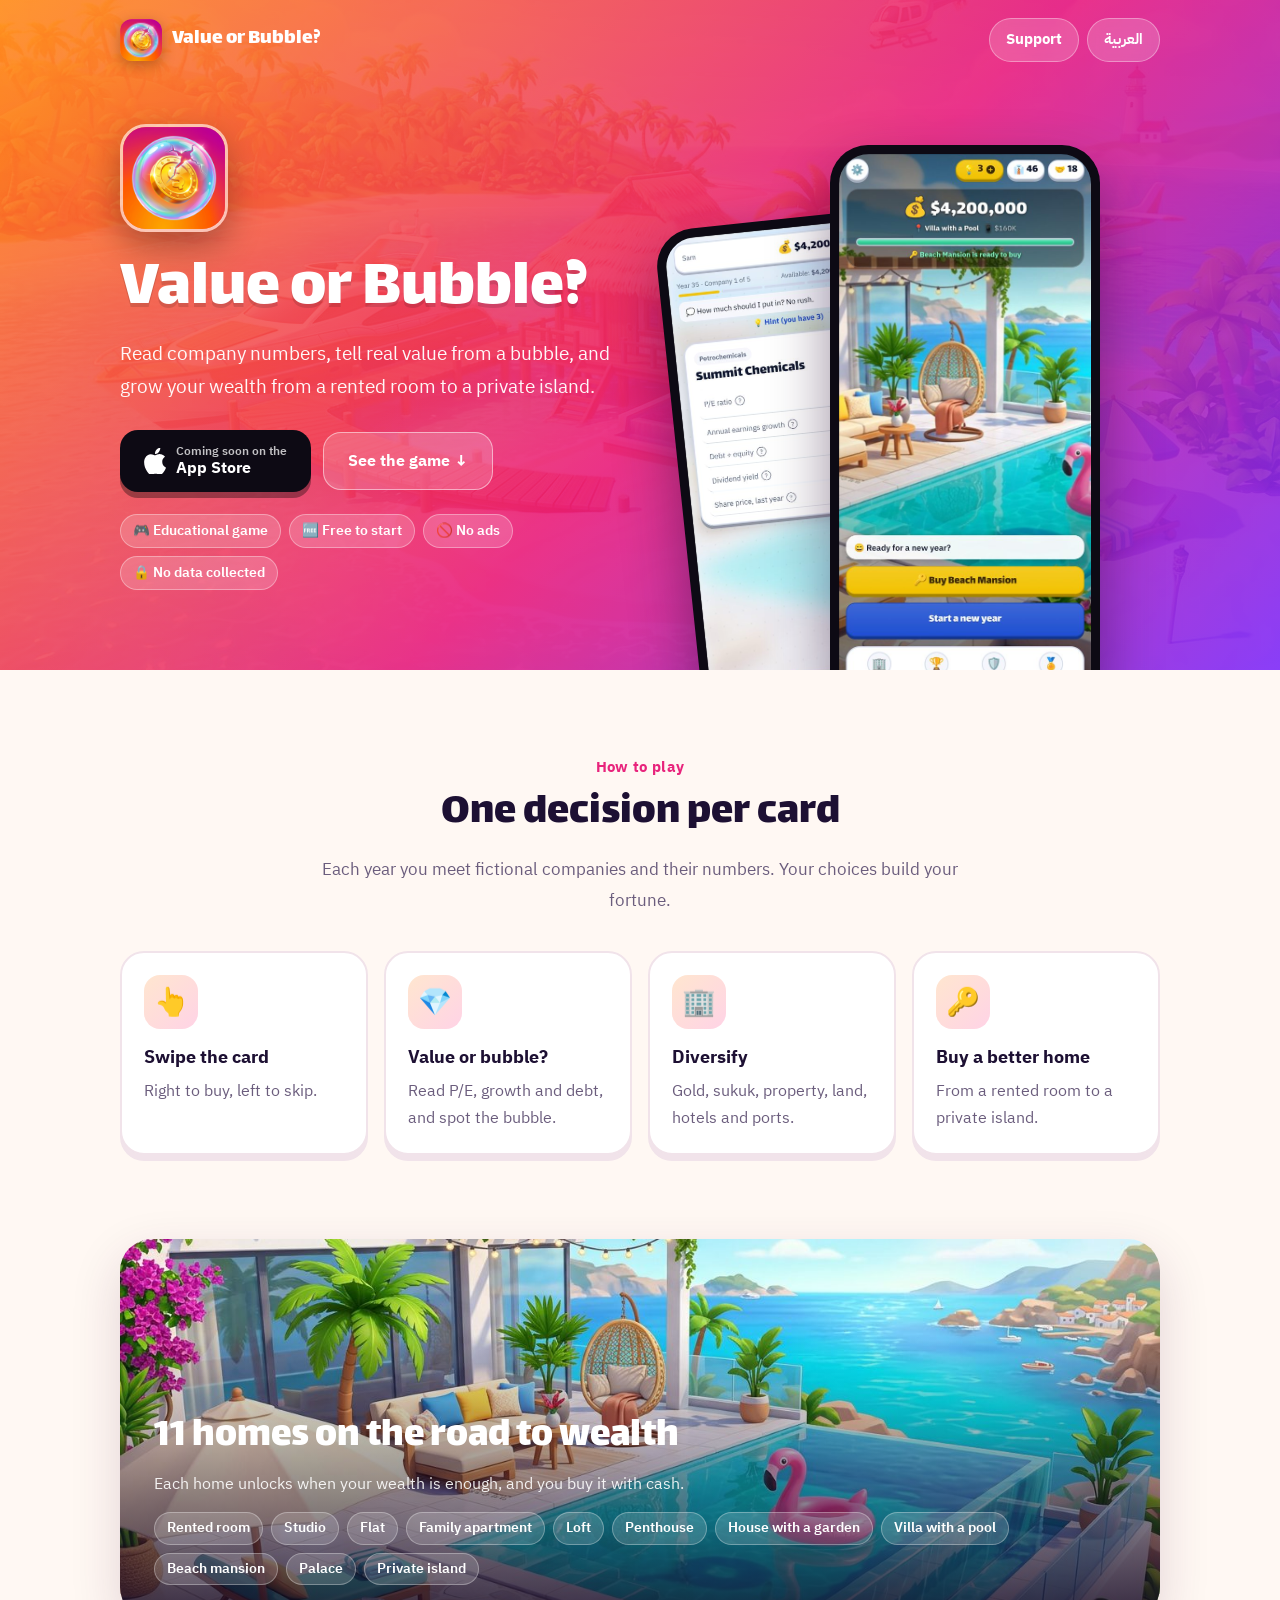
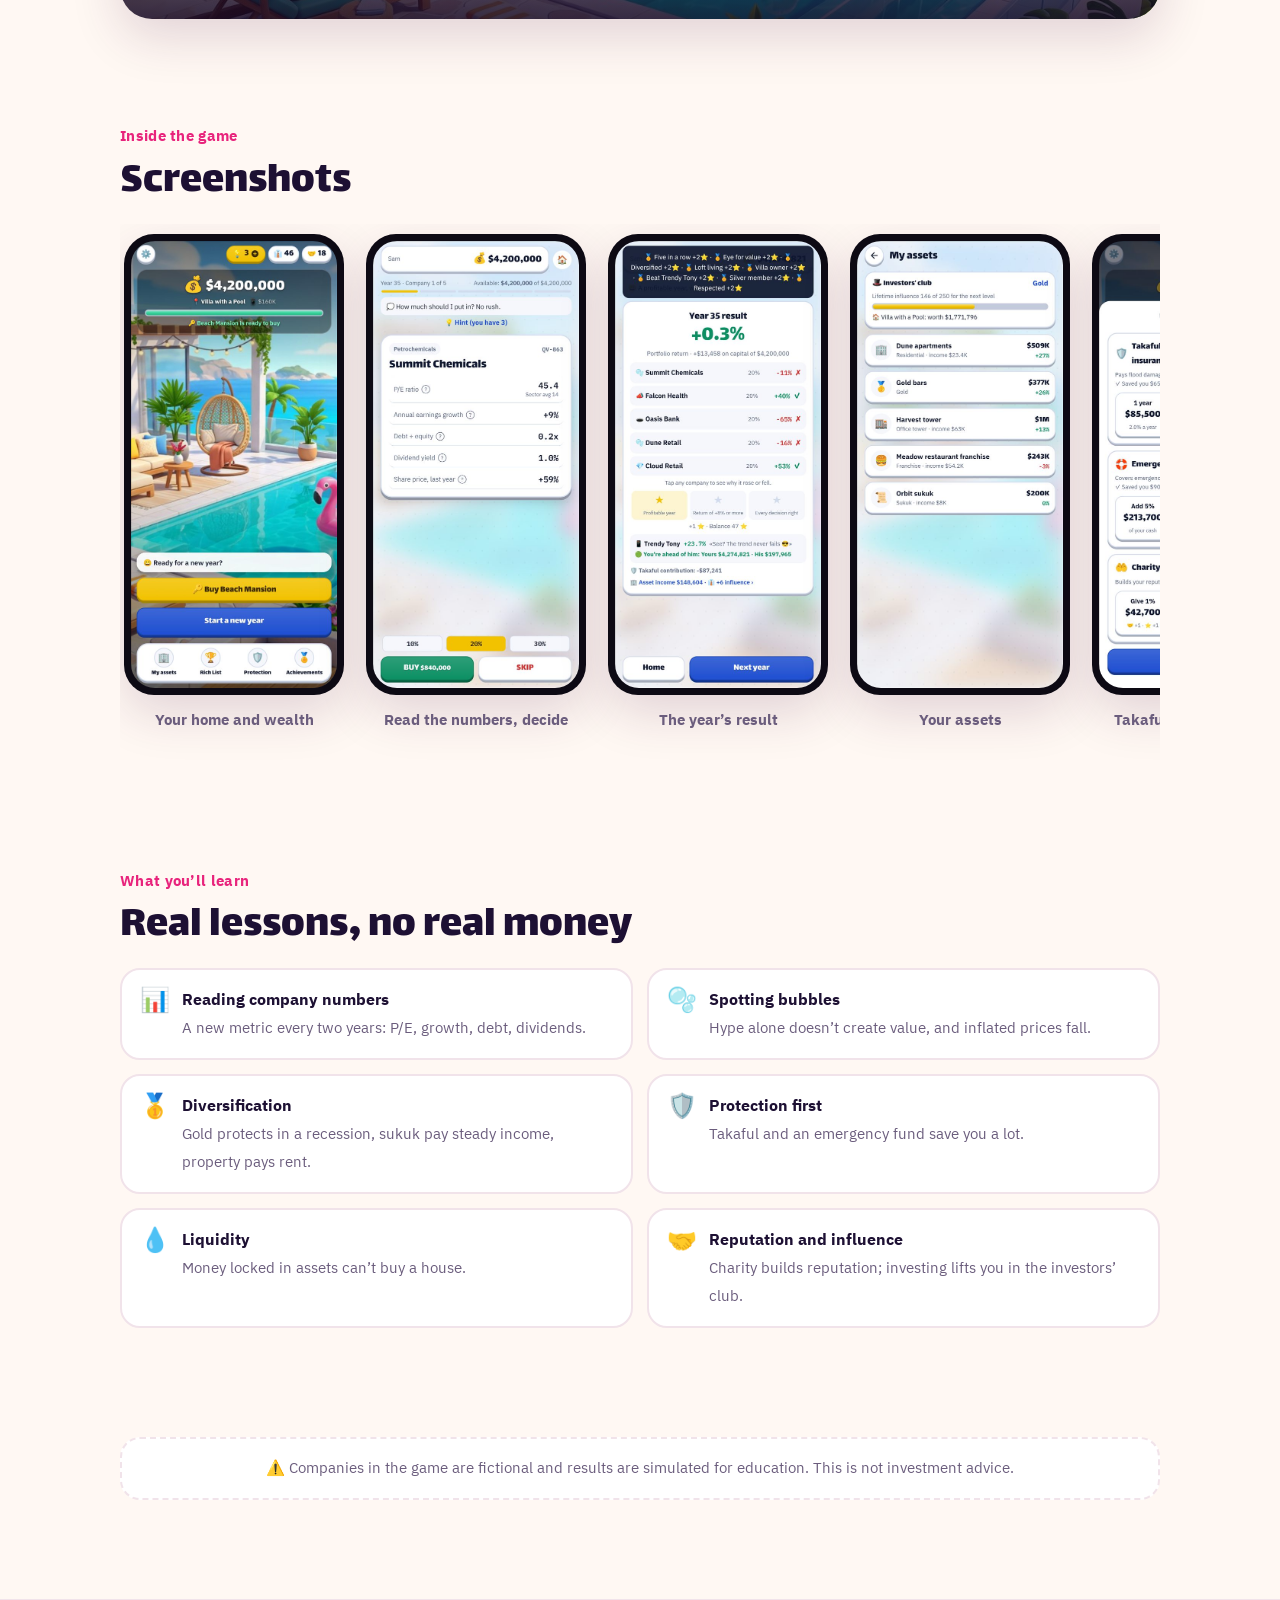
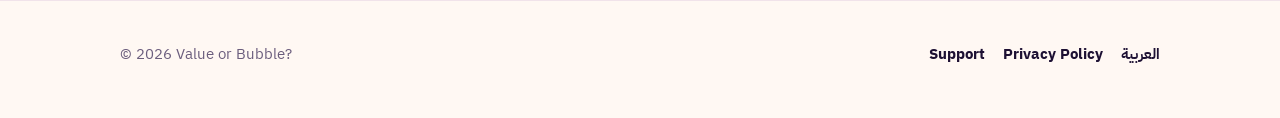
==== en.html @ ca931263 "Game website: home (ar/en), support, privacy" ====
<!doctype html>
<html lang="en" dir="ltr">
<head>
<meta charset="utf-8">
<meta name="viewport" content="width=device-width, initial-scale=1">
<title>Value or Bubble? — Learn investing by playing</title>
<meta name="description" content="An educational game: read company numbers, tell real value from a bubble, and grow from a rented room to a private island.">
<meta property="og:title" content="Value or Bubble?">
<meta property="og:description" content="Learn investing by playing: from a rented room to a private island.">
<meta property="og:image" content="img/icon-512.png">
<link rel="icon" href="img/icon-64.png">
<link rel="apple-touch-icon" href="img/icon-180.png">
<link rel="preconnect" href="https://fonts.googleapis.com">
<link rel="preconnect" href="https://fonts.gstatic.com" crossorigin>
<link href="https://fonts.googleapis.com/css2?family=IBM+Plex+Sans+Arabic:wght@400;600;700&family=Lalezar&display=swap" rel="stylesheet">
<link rel="stylesheet" href="style.css">
</head>
<body>

<header class="nav">
  <div class="wrap">
    <a class="brand display" href="en.html"><img src="img/icon-180.png" alt="">Value or Bubble?</a>
    <nav class="nav-links">
      <a class="pill hide-sm" href="support.html#en">Support</a>
      <a class="pill" href="index.html" lang="ar">العربية</a>
    </nav>
  </div>
</header>

<div class="hero">
  <div class="wrap">
    <div class="hero-text">
      <img class="app-icon" src="img/icon-512.png" alt="Value or Bubble? icon">
      <h1 class="display">Value or Bubble?</h1>
      <p class="lead">Read company numbers, tell real value from a bubble, and grow your wealth from a rented room to a private island.</p>
      <div class="cta-row">
        <span class="btn btn-store"><svg width="22" height="26" viewBox="0 0 17 20" fill="#fff" aria-hidden="true"><path d="M14.1 10.6c0-2.6 2.1-3.8 2.2-3.9-1.2-1.8-3.1-2-3.7-2-1.6-.2-3.1.9-3.9.9-.8 0-2.1-.9-3.4-.9C3.5 4.8 1.9 5.8 1 7.4c-1.9 3.2-.5 8 1.3 10.6.9 1.3 1.9 2.7 3.3 2.7 1.3-.1 1.8-.9 3.4-.9 1.6 0 2 .9 3.4.8 1.4 0 2.3-1.3 3.2-2.6 1-1.5 1.4-2.9 1.4-3-.1 0-2.9-1.1-2.9-4.4zM11.5 3c.7-.9 1.2-2.1 1.1-3.3-1 0-2.3.7-3 1.6-.7.8-1.2 2-1.1 3.2 1.2.1 2.3-.6 3-1.5z"/></svg><span><small>Coming soon on the</small>App Store</span></span>
        <a class="btn btn-ghost" href="#play">See the game ↓</a>
      </div>
      <div class="badges"><span>🎮 Educational game</span><span>🆓 Free to start</span><span>🚫 No ads</span><span>🔒 No data collected</span></div>
    </div>
    <div class="phones" aria-hidden="true">
      <div class="phone a"><img src="img/en-2-play.jpg" alt=""></div>
      <div class="phone b"><img src="img/en-1-home.jpg" alt=""></div>
    </div>
  </div>
</div>

<section id="play">
  <div class="wrap center">
    <p class="kicker">How to play</p>
    <h2 class="title display">One decision per card</h2>
    <p class="sub">Each year you meet fictional companies and their numbers. Your choices build your fortune.</p>
    <div class="grid4" style="text-align:start">
      <div class="card"><div class="ico">👆</div><h3>Swipe the card</h3><p>Right to buy, left to skip.</p></div>
      <div class="card"><div class="ico">💎</div><h3>Value or bubble?</h3><p>Read P/E, growth and debt, and spot the bubble.</p></div>
      <div class="card"><div class="ico">🏢</div><h3>Diversify</h3><p>Gold, sukuk, property, land, hotels and ports.</p></div>
      <div class="card"><div class="ico">🔑</div><h3>Buy a better home</h3><p>From a rented room to a private island.</p></div>
    </div>
  </div>
</section>

<section style="padding-top:0">
  <div class="wrap">
    <div class="journey">
      <div class="in">
        <h2 class="display">11 homes on the road to wealth</h2>
        <p style="margin:0;opacity:.9">Each home unlocks when your wealth is enough, and you buy it with cash.</p>
        <div class="steps"><span>Rented room</span><span>Studio</span><span>Flat</span><span>Family apartment</span><span>Loft</span><span>Penthouse</span><span>House with a garden</span><span>Villa with a pool</span><span>Beach mansion</span><span>Palace</span><span>Private island</span></div>
      </div>
    </div>
  </div>
</section>

<section style="padding-top:20px">
  <div class="wrap">
    <p class="kicker">Inside the game</p>
    <h2 class="title display">Screenshots</h2>
    <div class="gallery">
      <figure><div class="frame"><img src="img/en-1-home.jpg" alt="Home" loading="lazy"></div><figcaption>Your home and wealth</figcaption></figure>
      <figure><div class="frame"><img src="img/en-2-play.jpg" alt="Company card" loading="lazy"></div><figcaption>Read the numbers, decide</figcaption></figure>
      <figure><div class="frame"><img src="img/en-3-year.jpg" alt="Year result" loading="lazy"></div><figcaption>The year’s result</figcaption></figure>
      <figure><div class="frame"><img src="img/en-4-assets.jpg" alt="Assets" loading="lazy"></div><figcaption>Your assets</figcaption></figure>
      <figure><div class="frame"><img src="img/en-5-protect.jpg" alt="Protection" loading="lazy"></div><figcaption>Takaful and emergencies</figcaption></figure>
      <figure><div class="frame"><img src="img/en-6-club.jpg" alt="Investors’ club" loading="lazy"></div><figcaption>Influence and reputation</figcaption></figure>
    </div>
  </div>
</section>

<section style="padding-top:20px">
  <div class="wrap">
    <p class="kicker">What you’ll learn</p>
    <h2 class="title display">Real lessons, no real money</h2>
    <div class="learn">
      <div><em>📊</em><p style="margin:0"><b>Reading company numbers</b><span>A new metric every two years: P/E, growth, debt, dividends.</span></p></div>
      <div><em>🫧</em><p style="margin:0"><b>Spotting bubbles</b><span>Hype alone doesn’t create value, and inflated prices fall.</span></p></div>
      <div><em>🥇</em><p style="margin:0"><b>Diversification</b><span>Gold protects in a recession, sukuk pay steady income, property pays rent.</span></p></div>
      <div><em>🛡️</em><p style="margin:0"><b>Protection first</b><span>Takaful and an emergency fund save you a lot.</span></p></div>
      <div><em>💧</em><p style="margin:0"><b>Liquidity</b><span>Money locked in assets can’t buy a house.</span></p></div>
      <div><em>🤝</em><p style="margin:0"><b>Reputation and influence</b><span>Charity builds reputation; investing lifts you in the investors’ club.</span></p></div>
    </div>
  </div>
</section>

<section style="padding-top:10px">
  <div class="wrap">
    <p class="note">⚠️ Companies in the game are fictional and results are simulated for education. This is not investment advice.</p>
  </div>
</section>

<footer>
  <div class="wrap">
    <span>© 2026 Value or Bubble?</span>
    <nav><a href="support.html#en">Support</a><a href="privacy.html#en">Privacy Policy</a><a href="index.html" lang="ar">العربية</a></nav>
  </div>
</footer>
</body>
</html>
---- style.css ----
/* موقع «قيمة أم فقاعة؟»: ألوان الأيقونة (برتقالي ووردي) مع خطوط اللعبة */
:root {
  --bg: #fff8f3;
  --surface: #ffffff;
  --ink: #1d1033;
  --muted: #6b5d7d;
  --line: #f1e3ea;
  --brand1: #ff8a1f;
  --brand2: #e8247c;
  --brand3: #7b2ff7;
  --gold: #f6c337;
  --shadow: 0 18px 50px rgba(77, 22, 70, .16);
}
@media (prefers-color-scheme: dark) {
  :root {
    --bg: #150b22;
    --surface: #221437;
    --ink: #fbf3ff;
    --muted: #b9a8cc;
    --line: #34234d;
    --shadow: 0 18px 50px rgba(0, 0, 0, .45);
  }
}
* { box-sizing: border-box; }
html { scroll-behavior: smooth; }
body {
  margin: 0;
  font-family: "IBM Plex Sans Arabic", -apple-system, "Segoe UI", Tahoma, sans-serif;
  background: var(--bg);
  color: var(--ink);
  line-height: 1.75;
  -webkit-font-smoothing: antialiased;
}
img { max-width: 100%; display: block; }
a { color: inherit; }
.wrap { max-width: 1080px; margin: 0 auto; padding: 0 20px; }
.display { font-family: "Lalezar", "IBM Plex Sans Arabic", sans-serif; font-weight: 400; letter-spacing: 0; }
[dir="ltr"] .display { font-family: "Lalezar", -apple-system, sans-serif; }

/* الشريط العلوي */
.nav { position: absolute; inset: 0 0 auto 0; z-index: 5; }
.nav .wrap { display: flex; align-items: center; justify-content: space-between; padding-top: 18px; }
.brand { display: flex; align-items: center; gap: 10px; text-decoration: none; color: #fff; font-size: 1.35rem; }
.brand img { width: 42px; height: 42px; border-radius: 12px; box-shadow: 0 4px 14px rgba(0,0,0,.25); }
.nav-links { display: flex; gap: 8px; }
.pill {
  display: inline-flex; align-items: center; gap: 6px;
  padding: 8px 16px; border-radius: 999px; text-decoration: none; font-weight: 700; font-size: .92rem;
  background: rgba(255,255,255,.18); color: #fff; border: 1.5px solid rgba(255,255,255,.35);
  backdrop-filter: blur(8px); -webkit-backdrop-filter: blur(8px);
}
.pill:hover { background: rgba(255,255,255,.3); }

/* الواجهة الأولى */
.hero {
  position: relative; overflow: hidden; color: #fff;
  background: linear-gradient(135deg, var(--brand1), var(--brand2) 55%, var(--brand3));
  padding: 110px 0 0;
}
.hero::before {
  content: ""; position: absolute; inset: 0;
  background: url(img/island.jpg) center / cover no-repeat; opacity: .28; mix-blend-mode: soft-light;
}
.hero .wrap { position: relative; display: grid; grid-template-columns: 1.05fr .95fr; gap: 30px; align-items: end; }
.hero-text { padding-bottom: 80px; }
.app-icon { width: 108px; height: 108px; border-radius: 26px; box-shadow: 0 14px 34px rgba(0,0,0,.3); border: 3px solid rgba(255,255,255,.6); }
.hero h1 { font-size: clamp(2.6rem, 6vw, 4.3rem); line-height: 1.15; margin: 18px 0 8px; text-shadow: 0 4px 0 rgba(0,0,0,.12); }
.hero p.lead { font-size: 1.18rem; max-width: 520px; margin: 0 0 26px; opacity: .96; }
.cta-row { display: flex; flex-wrap: wrap; gap: 12px; align-items: center; }
.btn {
  display: inline-flex; align-items: center; gap: 10px; padding: 14px 24px; border-radius: 18px;
  font-weight: 800; text-decoration: none; font-size: 1.02rem; border: 0; cursor: pointer;
}
.btn-store { background: #0d0a14; color: #fff; box-shadow: 0 6px 0 rgba(0,0,0,.35); }
.btn-store small { display: block; font-weight: 600; opacity: .75; font-size: .75rem; line-height: 1.2; }
.btn-store span { line-height: 1.25; }
.btn-ghost { background: rgba(255,255,255,.18); color: #fff; border: 1.5px solid rgba(255,255,255,.5); }
.badges { display: flex; flex-wrap: wrap; gap: 8px; margin-top: 22px; }
.badges span { background: rgba(255,255,255,.18); border: 1px solid rgba(255,255,255,.35); padding: 4px 12px; border-radius: 999px; font-size: .85rem; font-weight: 600; }

/* إطارات الجوال */
.phones { position: relative; height: 560px; }
.phone {
  position: absolute; bottom: -40px; width: 250px; border-radius: 38px; padding: 9px;
  background: #0d0a14; box-shadow: 0 30px 60px rgba(30, 5, 40, .45);
}
.phone img { border-radius: 30px; width: 100%; }
.phone.a { inset-inline-start: 0; transform: rotate(-6deg); bottom: -70px; }
.phone.b { inset-inline-start: 150px; z-index: 2; width: 270px; }
[dir="rtl"] .phone.a { transform: rotate(6deg); }

/* الأقسام */
section { padding: 84px 0; }
.kicker { color: var(--brand2); font-weight: 800; letter-spacing: .02em; font-size: .95rem; margin: 0 0 6px; }
h2.title { font-size: clamp(2rem, 4vw, 2.8rem); line-height: 1.2; margin: 0 0 14px; }
.sub { color: var(--muted); font-size: 1.08rem; max-width: 640px; margin: 0 0 36px; }
.center { text-align: center; }
.center .sub { margin-inline: auto; }

.grid4 { display: grid; grid-template-columns: repeat(4, 1fr); gap: 16px; }
.card {
  background: var(--surface); border: 2px solid var(--line); border-radius: 24px; padding: 22px;
  box-shadow: 0 6px 0 var(--line);
}
.card .ico {
  width: 54px; height: 54px; border-radius: 16px; display: grid; place-items: center; font-size: 1.7rem;
  background: linear-gradient(135deg, #ffe6cf, #ffd3e6); margin-bottom: 12px;
}
.card h3 { margin: 0 0 4px; font-size: 1.15rem; }
.card p { margin: 0; color: var(--muted); font-size: .97rem; }

/* معرض اللقطات */
.gallery { display: flex; gap: 22px; overflow-x: auto; padding: 10px 4px 30px; scroll-snap-type: x mandatory; scrollbar-width: thin; }
.gallery figure { margin: 0; flex: 0 0 220px; scroll-snap-align: center; text-align: center; }
.gallery .frame { border-radius: 30px; padding: 7px; background: #0d0a14; box-shadow: var(--shadow); }
.gallery .frame img { border-radius: 24px; }
.gallery figcaption { margin-top: 12px; font-weight: 700; color: var(--muted); font-size: .95rem; }

/* الرحلة */
.journey {
  border-radius: 32px; overflow: hidden; position: relative; color: #fff; min-height: 380px;
  display: flex; align-items: flex-end; box-shadow: var(--shadow);
  background: url(img/villa.jpg) center / cover;
}
.journey::after { content: ""; position: absolute; inset: 0; background: linear-gradient(180deg, rgba(20,8,35,0) 25%, rgba(20,8,35,.85)); }
.journey .in { position: relative; z-index: 1; padding: 34px; }
.journey h2 { margin: 0 0 8px; font-size: clamp(1.8rem, 4vw, 2.6rem); line-height: 1.2; }
.steps { display: flex; flex-wrap: wrap; gap: 8px; margin-top: 14px; }
.steps span { background: rgba(255,255,255,.16); border: 1px solid rgba(255,255,255,.3); padding: 3px 12px; border-radius: 999px; font-size: .88rem; font-weight: 600; }

.learn { display: grid; grid-template-columns: repeat(2, 1fr); gap: 14px; }
.learn div { background: var(--surface); border: 2px solid var(--line); border-radius: 20px; padding: 16px 18px; display: flex; gap: 12px; align-items: flex-start; }
.learn b { display: block; }
.learn em { font-style: normal; font-size: 1.5rem; line-height: 1.2; }
.learn span { color: var(--muted); font-size: .95rem; }

.note { background: var(--surface); border: 2px dashed var(--line); border-radius: 20px; padding: 16px 20px; color: var(--muted); font-size: .95rem; text-align: center; }

/* التذييل */
footer { padding: 40px 0 50px; border-top: 2px solid var(--line); color: var(--muted); font-size: .95rem; }
footer .wrap { display: flex; flex-wrap: wrap; gap: 16px; align-items: center; justify-content: space-between; }
footer nav { display: flex; gap: 18px; flex-wrap: wrap; }
footer a { text-decoration: none; font-weight: 700; color: var(--ink); }
footer a:hover { color: var(--brand2); }

/* صفحات الدعم والخصوصية */
.page-head { background: linear-gradient(135deg, var(--brand1), var(--brand2) 60%, var(--brand3)); color: #fff; padding: 110px 0 50px; }
.page-head h1 { margin: 0; font-size: clamp(2.2rem, 5vw, 3.2rem); line-height: 1.2; }
.page-head p { margin: 8px 0 0; opacity: .92; }
.doc { padding: 50px 0 30px; }
.doc .wrap { max-width: 760px; }
.doc h2 { font-size: 1.3rem; margin: 30px 0 6px; }
.doc p { margin: 0 0 10px; }
.faq { display: grid; gap: 12px; }
.faq details { background: var(--surface); border: 2px solid var(--line); border-radius: 18px; padding: 14px 18px; }
.faq summary { font-weight: 800; cursor: pointer; }
.faq p { color: var(--muted); margin: 8px 0 0; }
.mail-card { display: flex; align-items: center; gap: 14px; background: var(--surface); border: 2px solid var(--line); border-radius: 22px; padding: 18px 20px; margin: 10px 0 30px; box-shadow: 0 6px 0 var(--line); }
.mail-card .ico { font-size: 2rem; }
.mail-card a { font-weight: 800; color: var(--brand2); text-decoration: none; font-size: 1.1rem; word-break: break-all; }

@media (max-width: 860px) {
  .hero .wrap { grid-template-columns: 1fr; }
  .hero-text { padding-bottom: 10px; text-align: center; }
  .hero p.lead { margin-inline: auto; }
  .cta-row, .badges { justify-content: center; }
  .app-icon { margin: 0 auto; }
  .phones { height: 430px; max-width: 360px; margin: 0 auto; width: 100%; }
  .phone { width: 190px; }
  .phone.b { width: 205px; inset-inline-start: 120px; }
  .grid4 { grid-template-columns: 1fr 1fr; }
  .learn { grid-template-columns: 1fr; }
  .nav-links .hide-sm { display: none; }
}
@media (max-width: 420px) {
  .grid4 { grid-template-columns: 1fr; }
  .phone { width: 160px; }
  .phone.b { width: 175px; inset-inline-start: 110px; }
  .phones { height: 380px; }
}
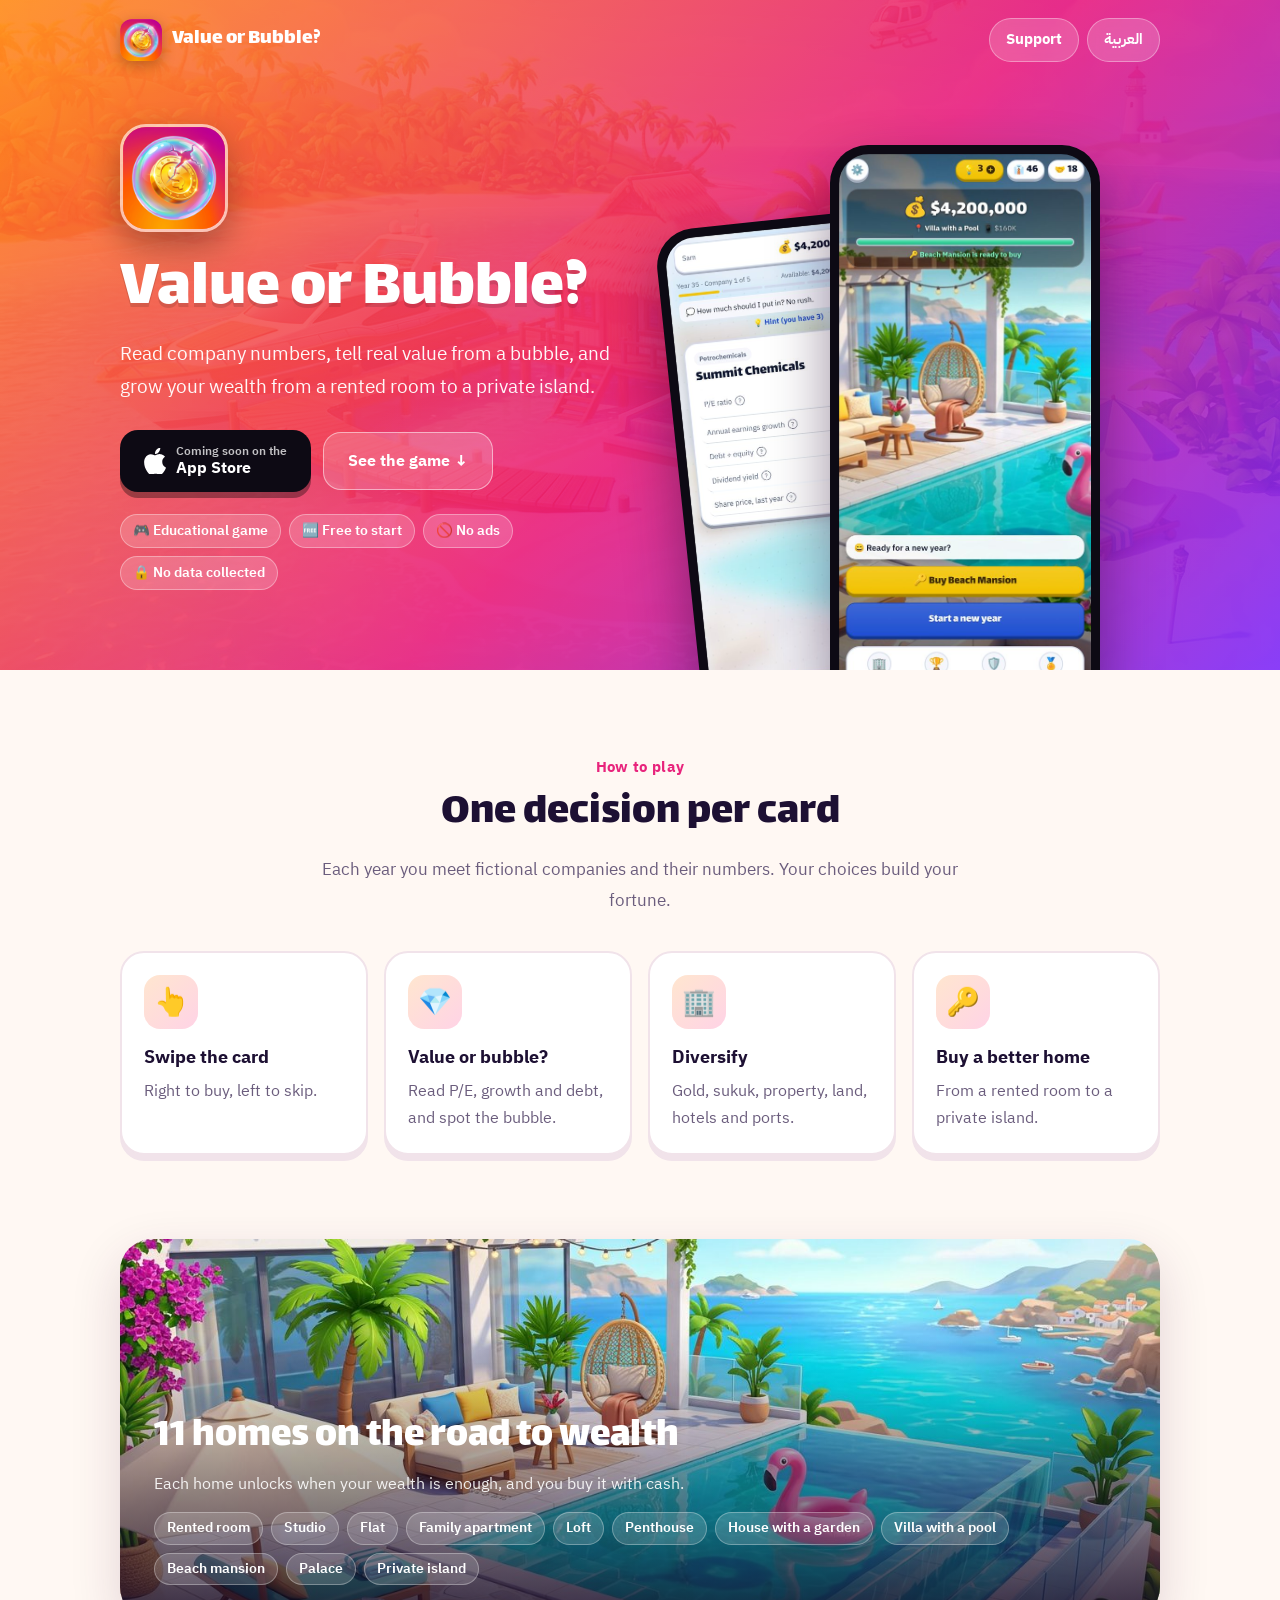
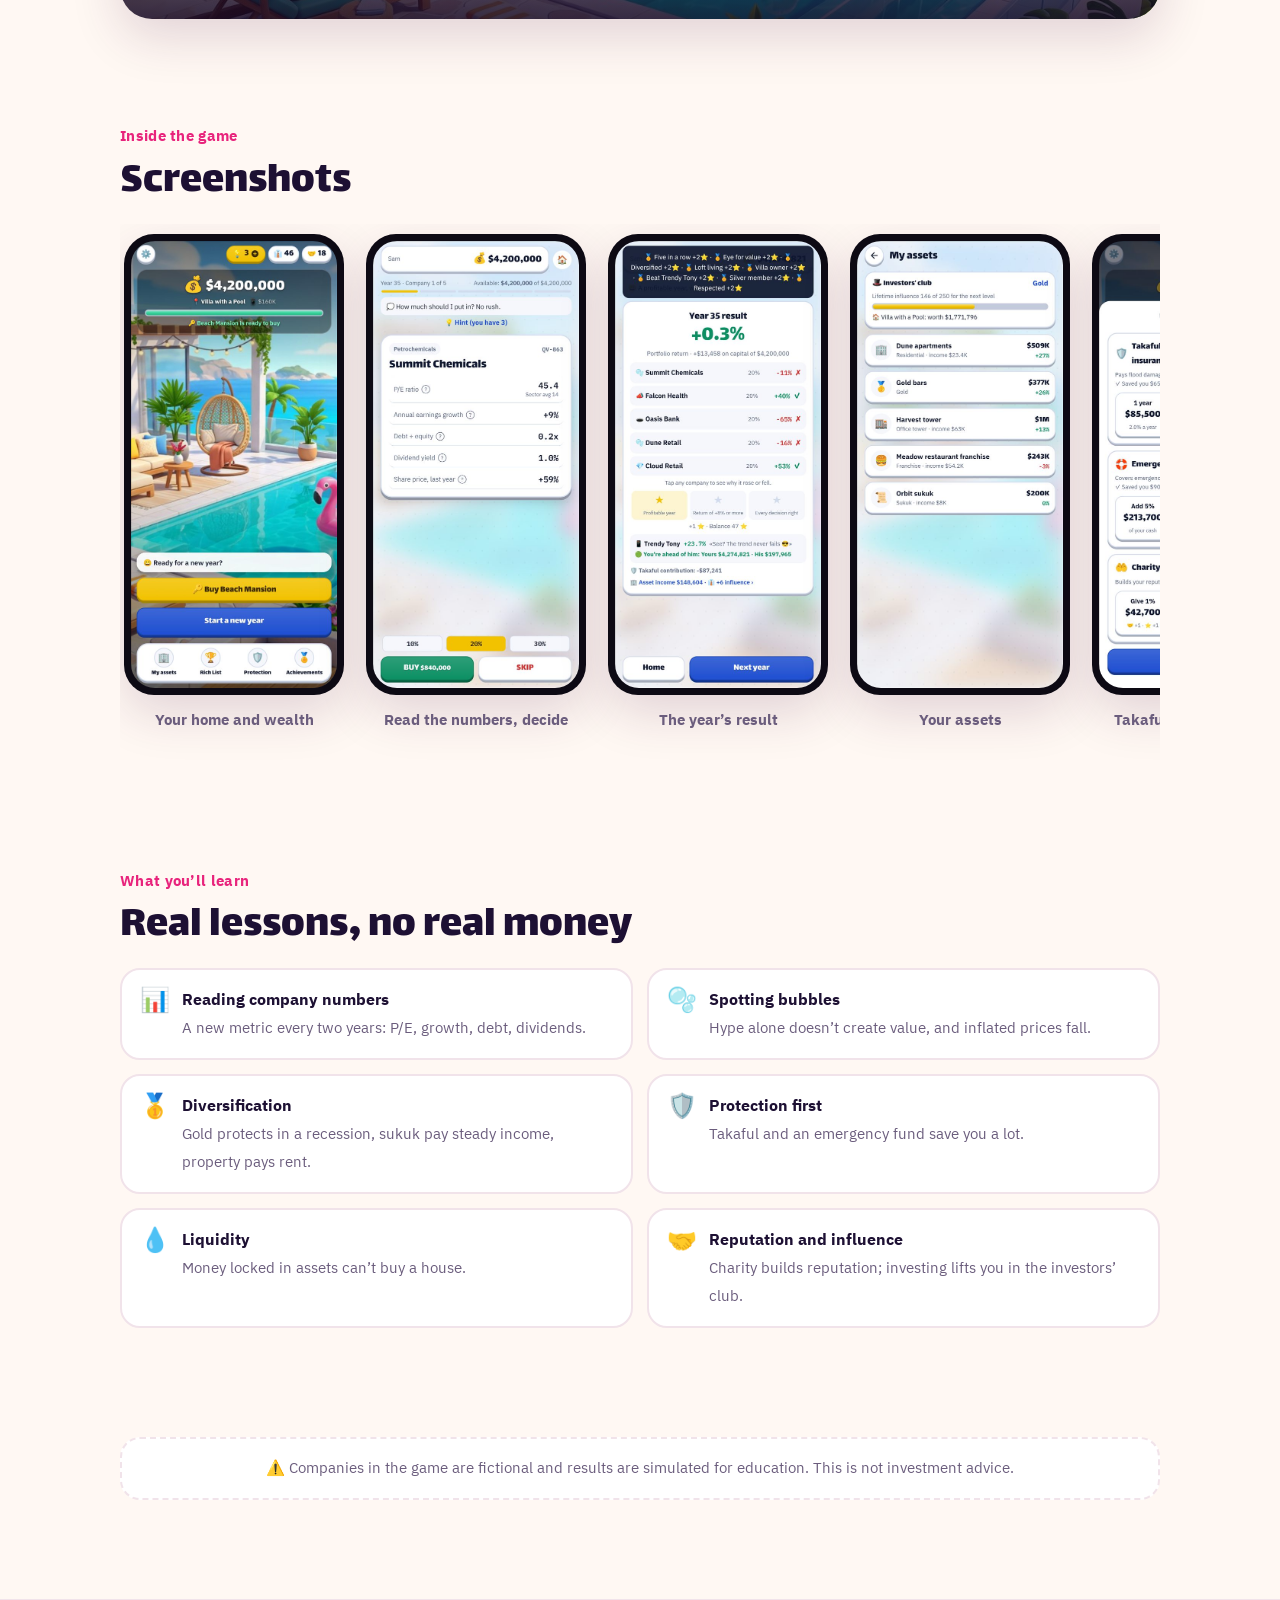
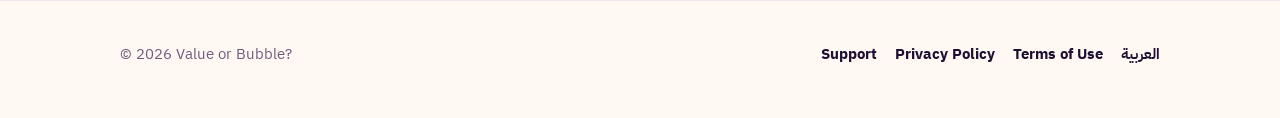
==== commit b030321b: "Add Terms of Use page and footer links" ====
--- a/en.html
+++ b/en.html
@@ -111,7 +111,7 @@
 <footer>
   <div class="wrap">
     <span>© 2026 Value or Bubble?</span>
-    <nav><a href="support.html#en">Support</a><a href="privacy.html#en">Privacy Policy</a><a href="index.html" lang="ar">العربية</a></nav>
+    <nav><a href="support.html#en">Support</a><a href="privacy.html#en">Privacy Policy</a><a href="terms.html#en">Terms of Use</a><a href="index.html" lang="ar">العربية</a></nav>
   </div>
 </footer>
 </body>
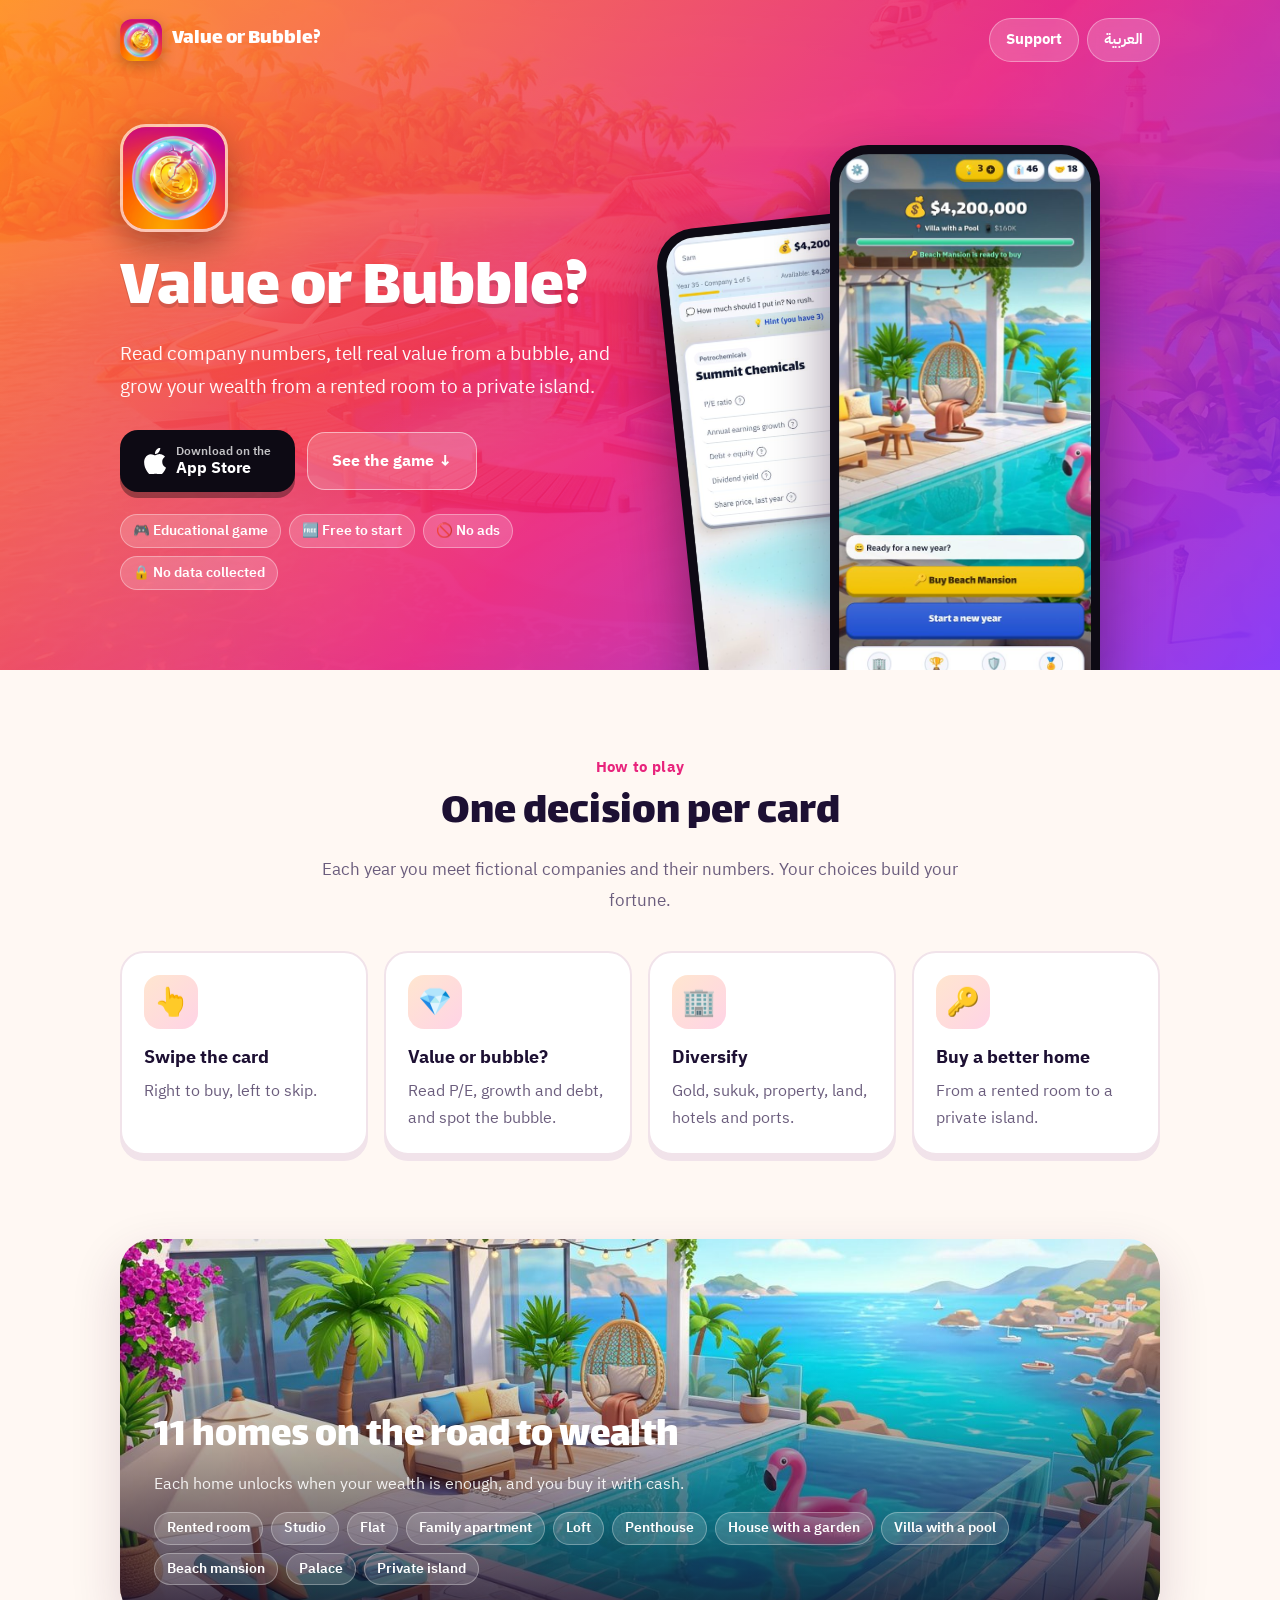
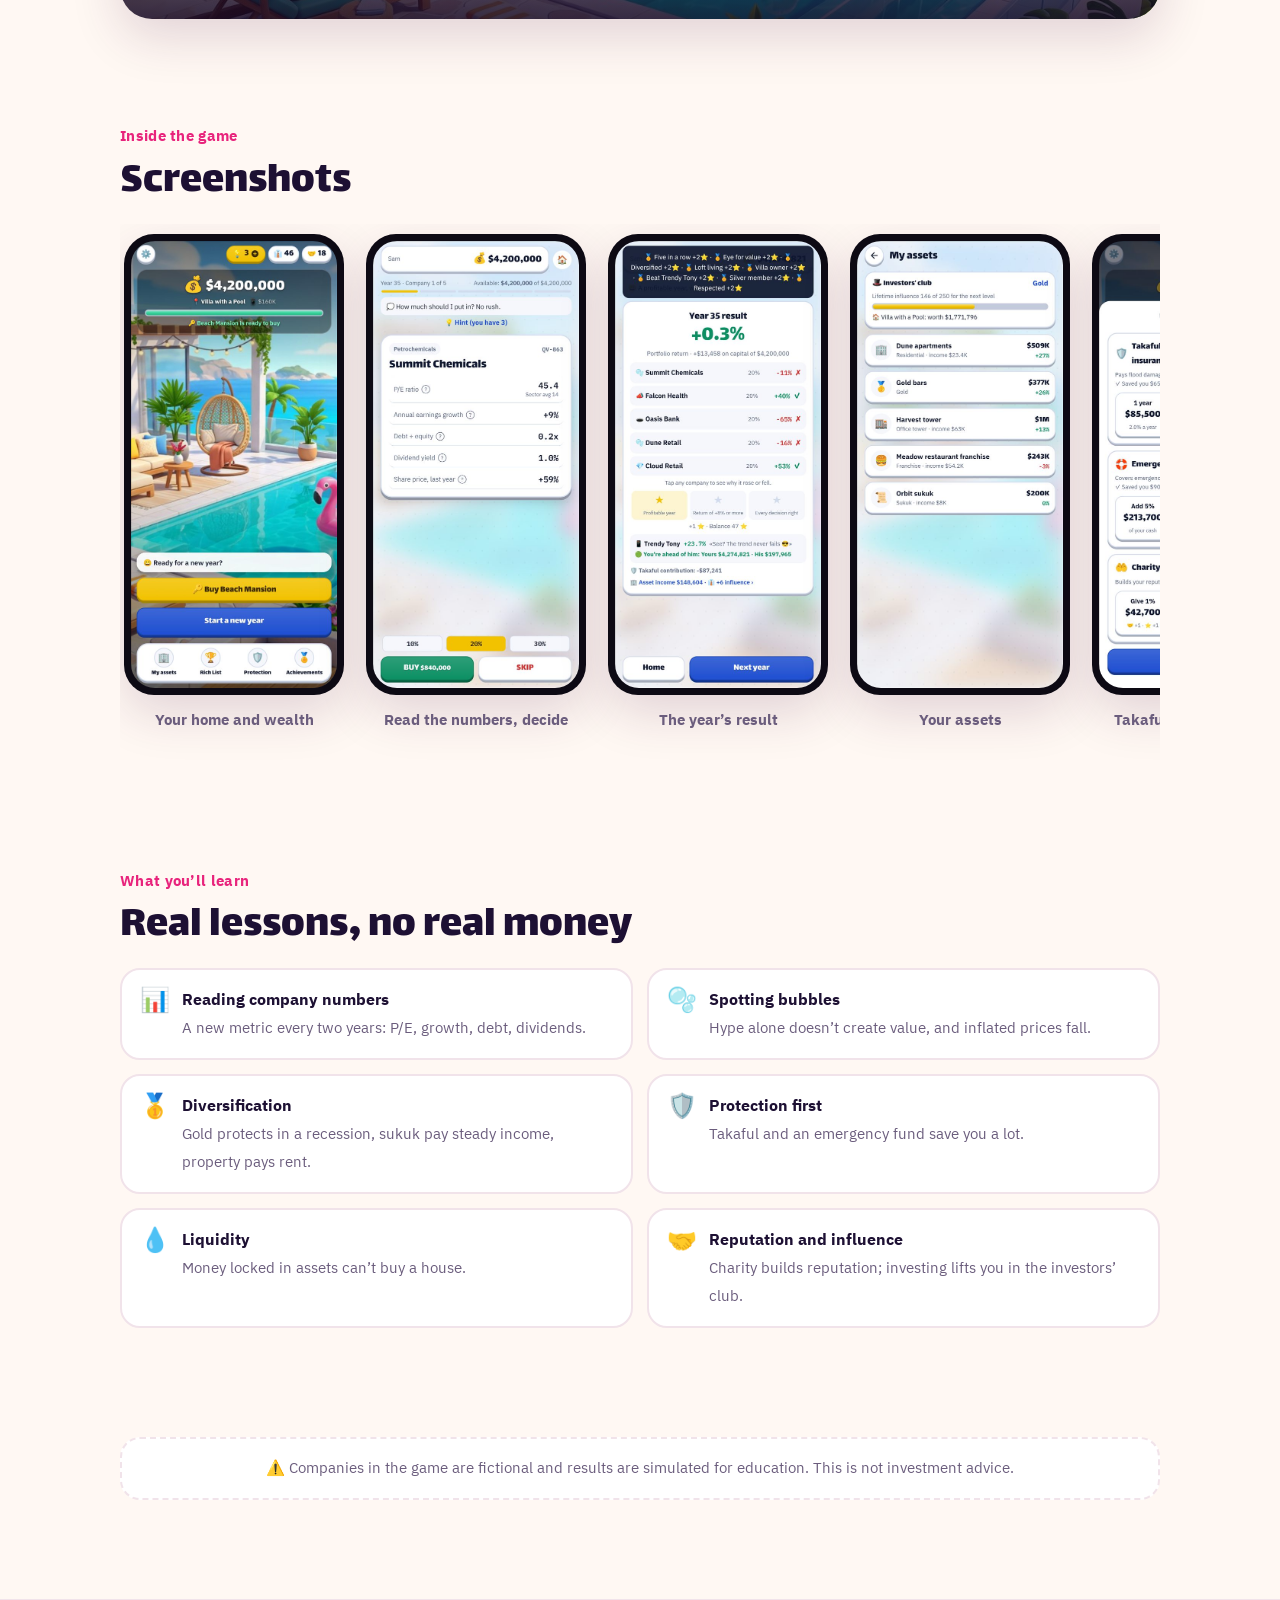
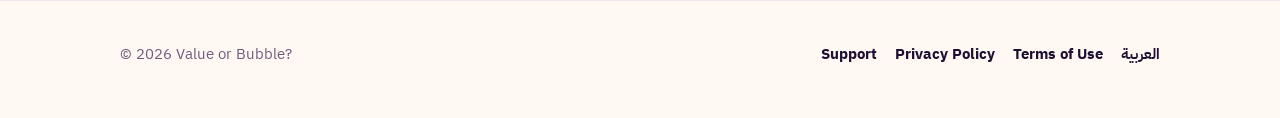
==== commit 4a34a5e8: "Link the App Store download button now that the game is live" ====
--- a/en.html
+++ b/en.html
@@ -3,6 +3,7 @@
 <head>
 <meta charset="utf-8">
 <meta name="viewport" content="width=device-width, initial-scale=1">
+<meta name="apple-itunes-app" content="app-id=6826903202">
 <title>Value or Bubble? — Learn investing by playing</title>
 <meta name="description" content="An educational game: read company numbers, tell real value from a bubble, and grow from a rented room to a private island.">
 <meta property="og:title" content="Value or Bubble?">
@@ -34,7 +35,7 @@
       <h1 class="display">Value or Bubble?</h1>
       <p class="lead">Read company numbers, tell real value from a bubble, and grow your wealth from a rented room to a private island.</p>
       <div class="cta-row">
-        <span class="btn btn-store"><svg width="22" height="26" viewBox="0 0 17 20" fill="#fff" aria-hidden="true"><path d="M14.1 10.6c0-2.6 2.1-3.8 2.2-3.9-1.2-1.8-3.1-2-3.7-2-1.6-.2-3.1.9-3.9.9-.8 0-2.1-.9-3.4-.9C3.5 4.8 1.9 5.8 1 7.4c-1.9 3.2-.5 8 1.3 10.6.9 1.3 1.9 2.7 3.3 2.7 1.3-.1 1.8-.9 3.4-.9 1.6 0 2 .9 3.4.8 1.4 0 2.3-1.3 3.2-2.6 1-1.5 1.4-2.9 1.4-3-.1 0-2.9-1.1-2.9-4.4zM11.5 3c.7-.9 1.2-2.1 1.1-3.3-1 0-2.3.7-3 1.6-.7.8-1.2 2-1.1 3.2 1.2.1 2.3-.6 3-1.5z"/></svg><span><small>Coming soon on the</small>App Store</span></span>
+        <a class="btn btn-store" href="https://apps.apple.com/app/id6826903202" rel="noopener"><svg width="22" height="26" viewBox="0 0 17 20" fill="#fff" aria-hidden="true"><path d="M14.1 10.6c0-2.6 2.1-3.8 2.2-3.9-1.2-1.8-3.1-2-3.7-2-1.6-.2-3.1.9-3.9.9-.8 0-2.1-.9-3.4-.9C3.5 4.8 1.9 5.8 1 7.4c-1.9 3.2-.5 8 1.3 10.6.9 1.3 1.9 2.7 3.3 2.7 1.3-.1 1.8-.9 3.4-.9 1.6 0 2 .9 3.4.8 1.4 0 2.3-1.3 3.2-2.6 1-1.5 1.4-2.9 1.4-3-.1 0-2.9-1.1-2.9-4.4zM11.5 3c.7-.9 1.2-2.1 1.1-3.3-1 0-2.3.7-3 1.6-.7.8-1.2 2-1.1 3.2 1.2.1 2.3-.6 3-1.5z"/></svg><span><small>Download on the</small>App Store</span></a>
         <a class="btn btn-ghost" href="#play">See the game ↓</a>
       </div>
       <div class="badges"><span>🎮 Educational game</span><span>🆓 Free to start</span><span>🚫 No ads</span><span>🔒 No data collected</span></div>
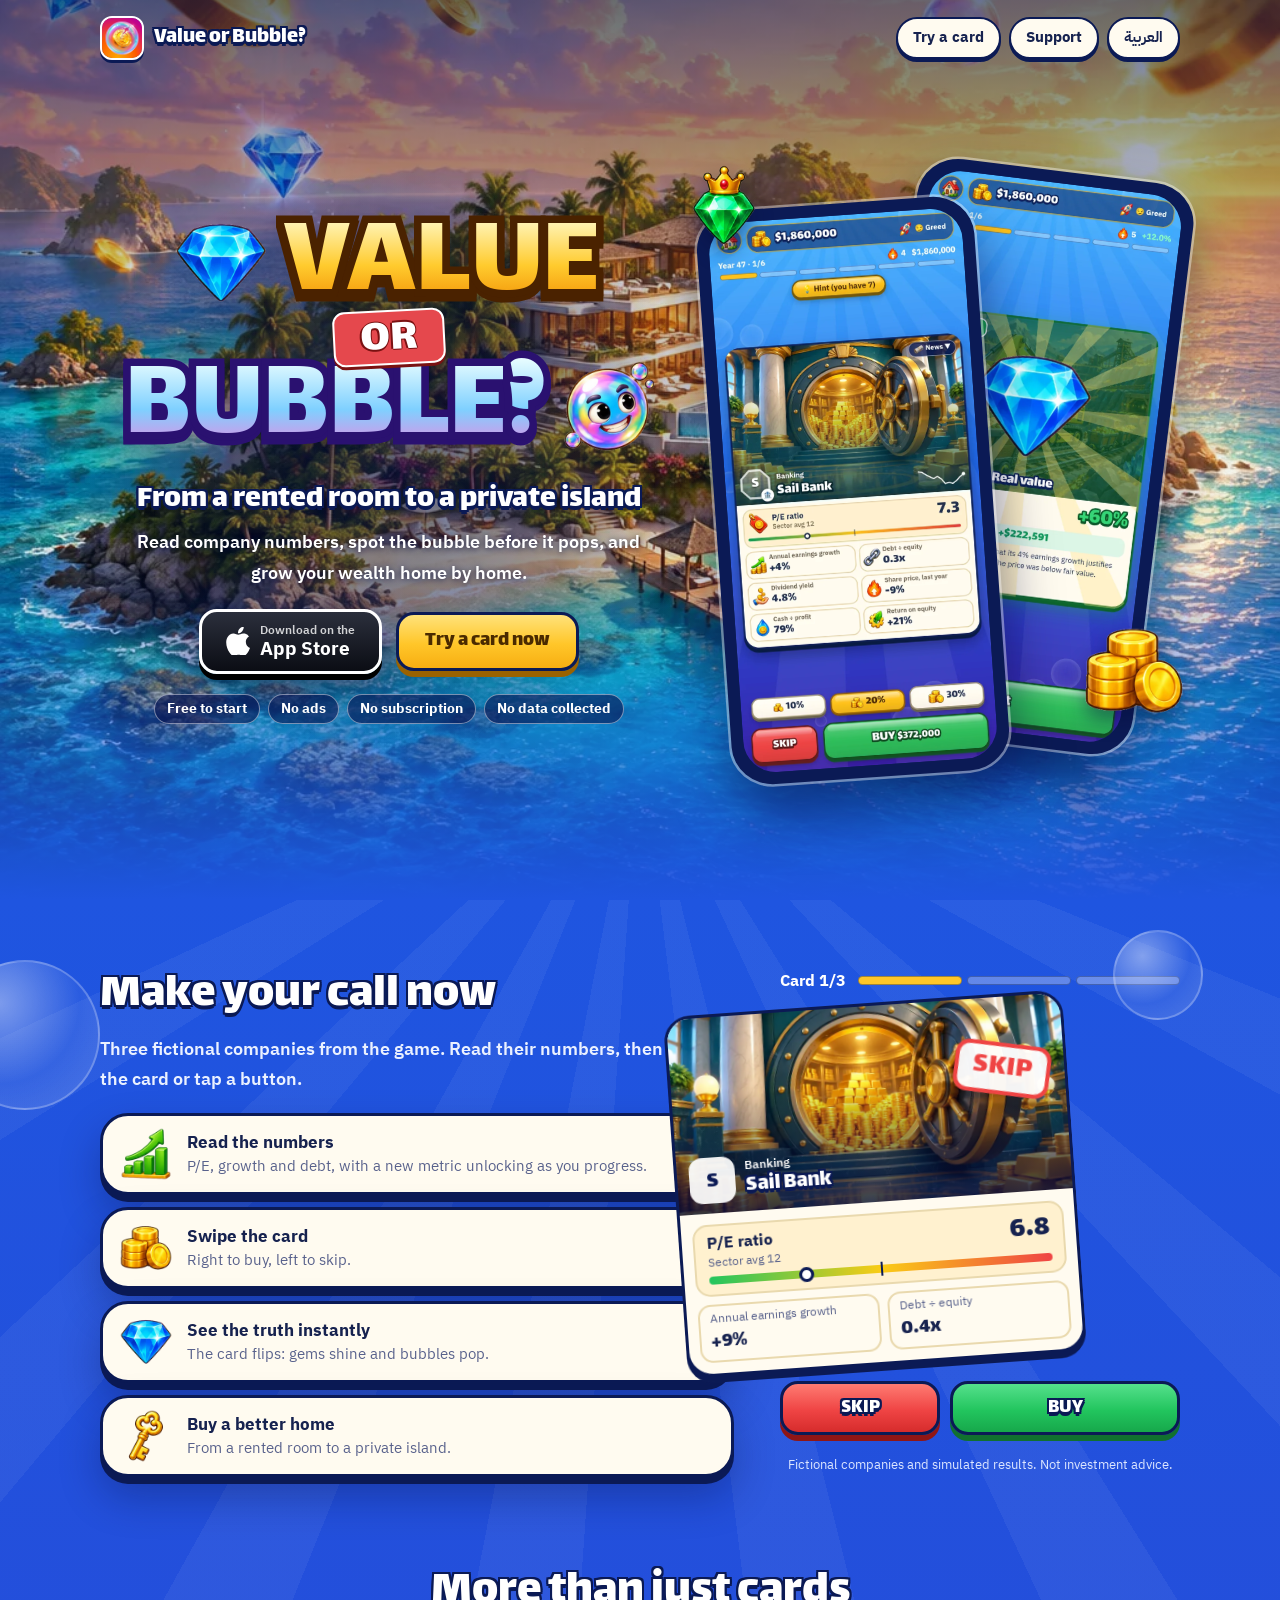
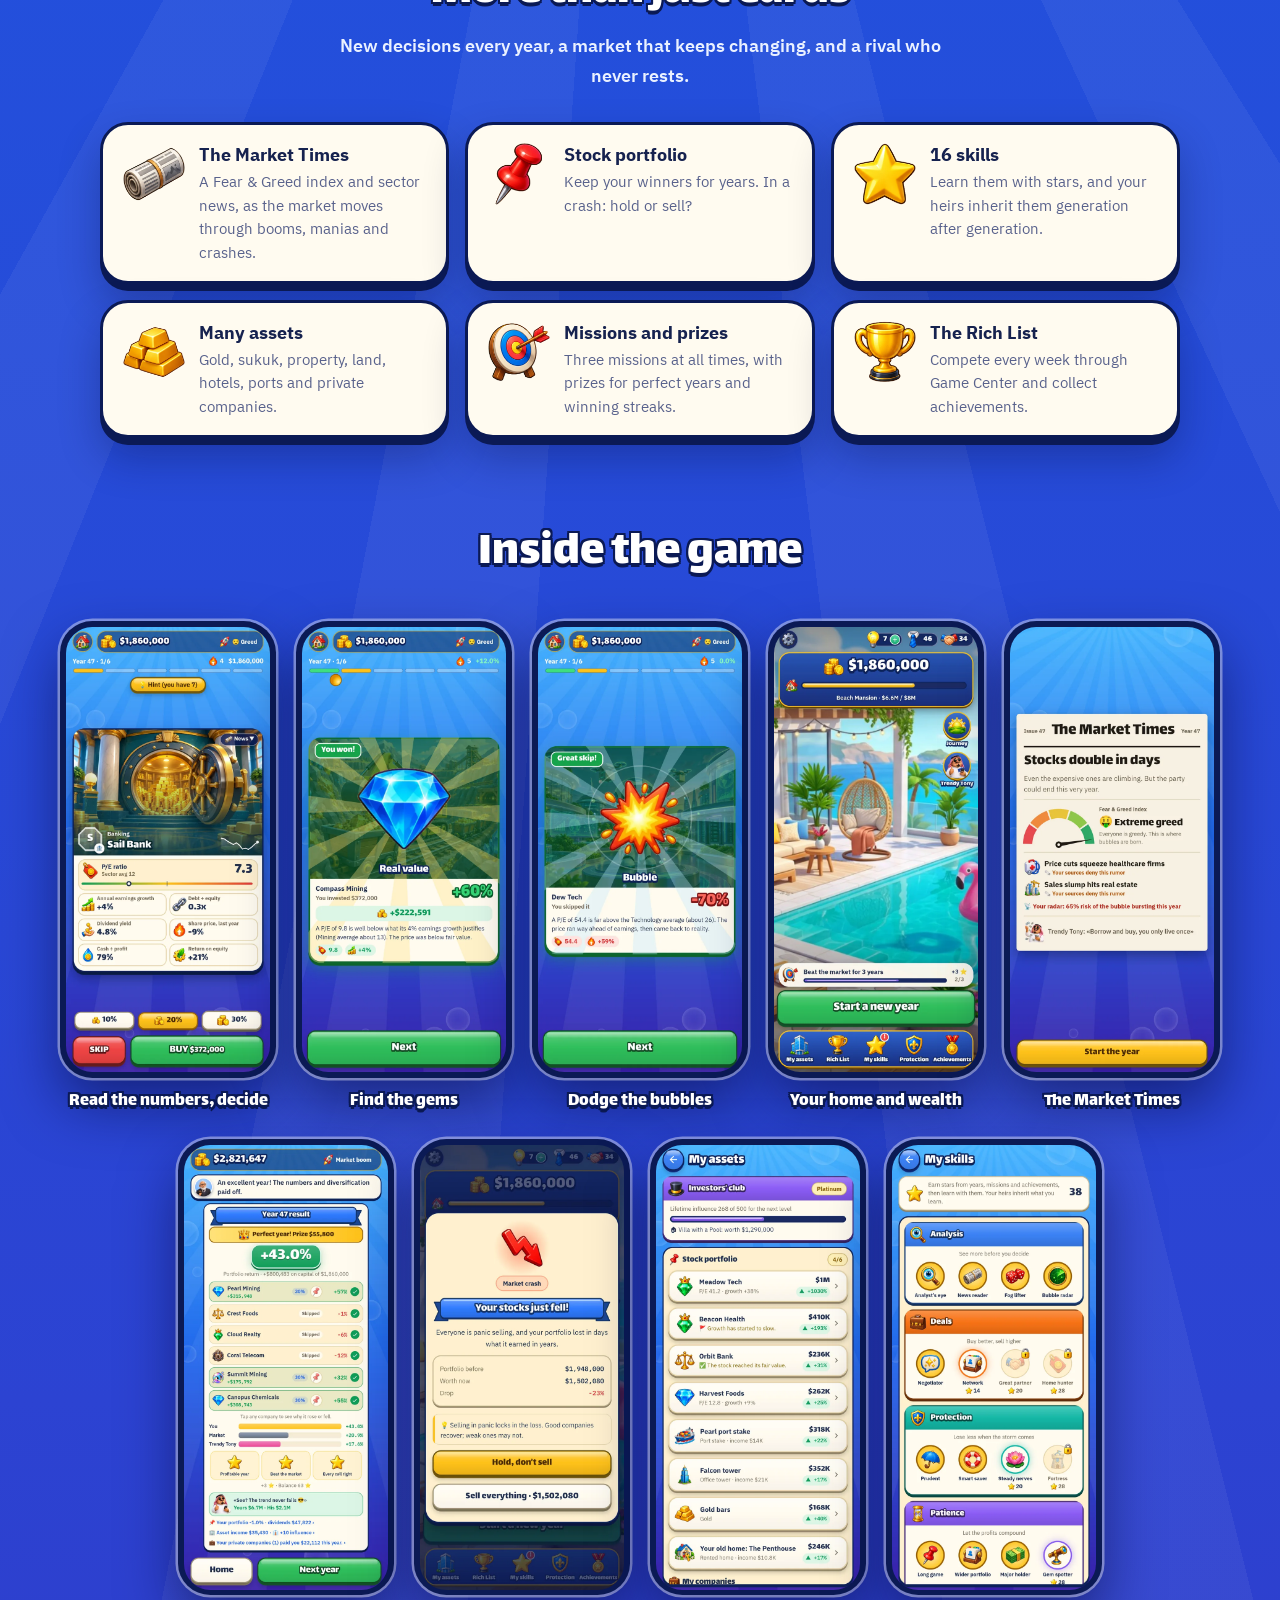
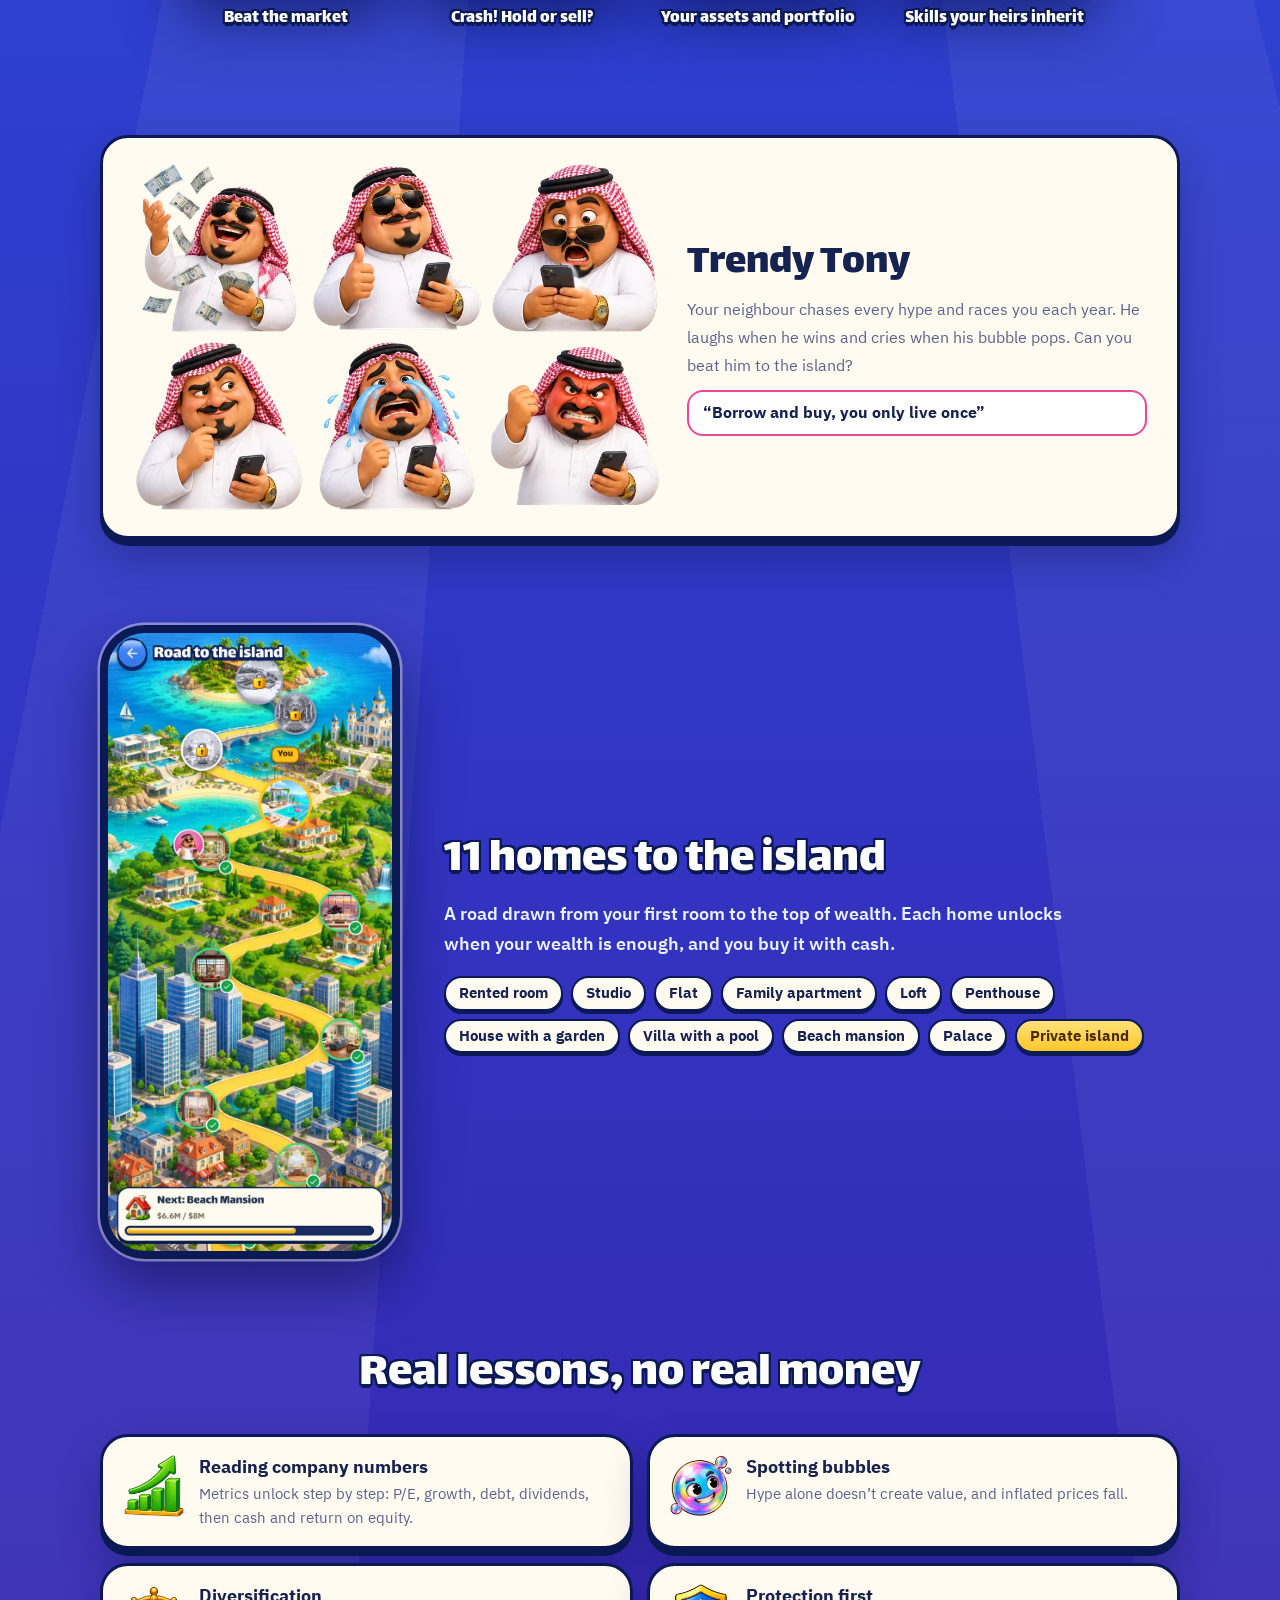
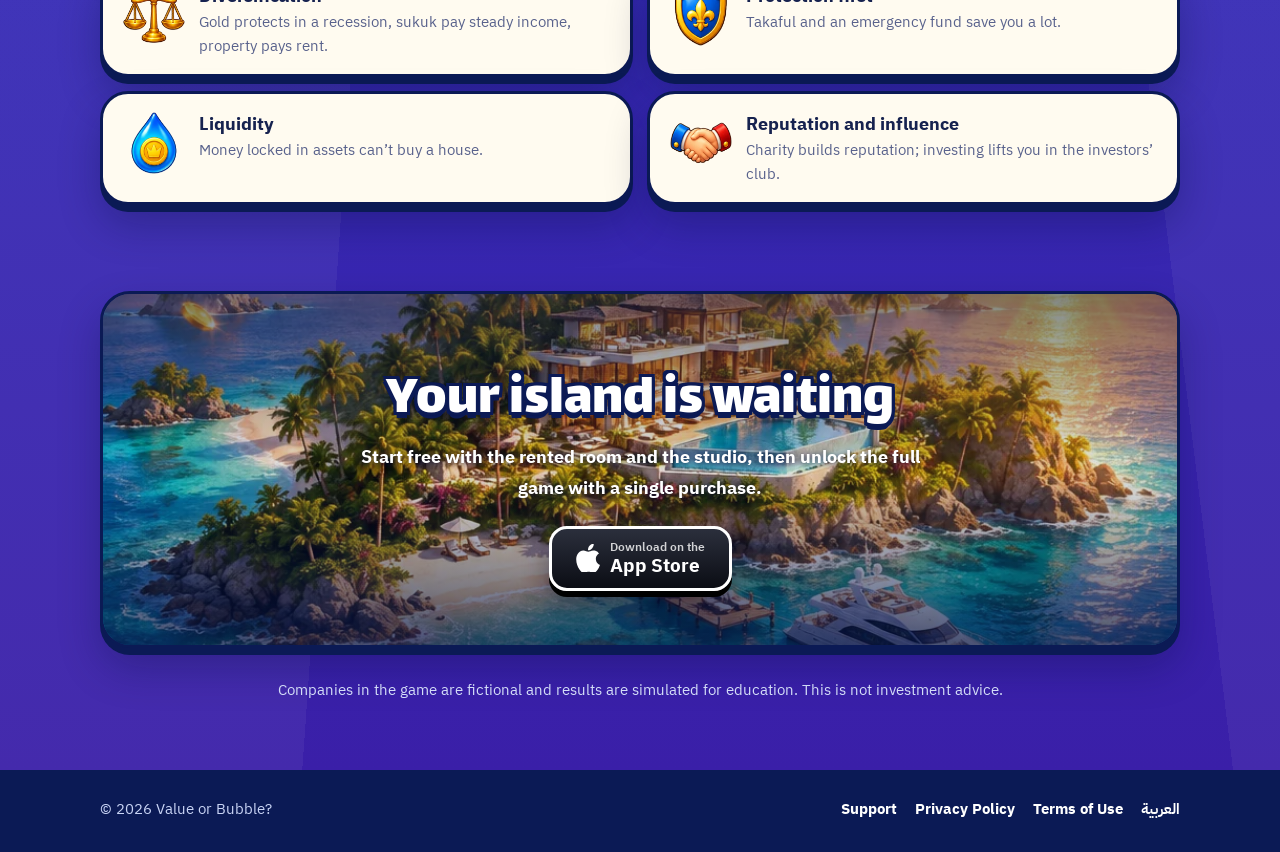
==== commit d4ecd894: "Redesign the site in the game's new look Sky and cream style from the 1.1 update, new art and screen" ====
--- a/en.html
+++ b/en.html
@@ -2,13 +2,20 @@
 <html lang="en" dir="ltr">
 <head>
 <meta charset="utf-8">
-<meta name="viewport" content="width=device-width, initial-scale=1">
+<meta name="viewport" content="width=device-width, initial-scale=1, viewport-fit=cover">
 <meta name="apple-itunes-app" content="app-id=6826903202">
+<meta name="theme-color" content="#1F55E0">
 <title>Value or Bubble? — Learn investing by playing</title>
-<meta name="description" content="An educational game: read company numbers, tell real value from a bubble, and grow from a rented room to a private island.">
+<meta name="description" content="An educational game: read company numbers, spot the bubble before it pops, and grow from a rented room to a private island.">
+<link rel="canonical" href="https://valueorbubble.github.io/en.html">
+<link rel="alternate" hreflang="ar" href="https://valueorbubble.github.io/">
+<link rel="alternate" hreflang="en" href="https://valueorbubble.github.io/en.html">
+<meta property="og:type" content="website">
+<meta property="og:url" content="https://valueorbubble.github.io/en.html">
 <meta property="og:title" content="Value or Bubble?">
-<meta property="og:description" content="Learn investing by playing: from a rented room to a private island.">
-<meta property="og:image" content="img/icon-512.png">
+<meta property="og:description" content="From a rented room to a private island: learn investing by playing.">
+<meta property="og:image" content="https://valueorbubble.github.io/img/og-en.jpg">
+<meta name="twitter:card" content="summary_large_image">
 <link rel="icon" href="img/icon-64.png">
 <link rel="apple-touch-icon" href="img/icon-180.png">
 <link rel="preconnect" href="https://fonts.googleapis.com">
@@ -22,6 +29,7 @@
   <div class="wrap">
     <a class="brand display" href="en.html"><img src="img/icon-180.png" alt="">Value or Bubble?</a>
     <nav class="nav-links">
+      <a class="pill hide-sm" href="#try">Try a card</a>
       <a class="pill hide-sm" href="support.html#en">Support</a>
       <a class="pill" href="index.html" lang="ar">العربية</a>
     </nav>
@@ -31,83 +39,144 @@
 <div class="hero">
   <div class="wrap">
     <div class="hero-text">
-      <img class="app-icon" src="img/icon-512.png" alt="Value or Bubble? icon">
-      <h1 class="display">Value or Bubble?</h1>
-      <p class="lead">Read company numbers, tell real value from a bubble, and grow your wealth from a rented room to a private island.</p>
+      <h1 class="logo" aria-label="Value or Bubble?">
+        <span class="row"><img src="img/art/gem.webp" alt=""><b class="gold" data-t="VALUE">VALUE</b></span>
+        <span class="or">OR</span>
+        <span class="row"><b class="ice" data-t="BUBBLE?">BUBBLE?</b><img src="img/art/bubble.webp" alt=""></span>
+      </h1>
+      <p class="tag">From a rented room to a private island</p>
+      <p class="lead">Read company numbers, spot the bubble before it pops, and grow your wealth home by home.</p>
       <div class="cta-row">
-        <a class="btn btn-store" href="https://apps.apple.com/app/id6826903202" rel="noopener"><svg width="22" height="26" viewBox="0 0 17 20" fill="#fff" aria-hidden="true"><path d="M14.1 10.6c0-2.6 2.1-3.8 2.2-3.9-1.2-1.8-3.1-2-3.7-2-1.6-.2-3.1.9-3.9.9-.8 0-2.1-.9-3.4-.9C3.5 4.8 1.9 5.8 1 7.4c-1.9 3.2-.5 8 1.3 10.6.9 1.3 1.9 2.7 3.3 2.7 1.3-.1 1.8-.9 3.4-.9 1.6 0 2 .9 3.4.8 1.4 0 2.3-1.3 3.2-2.6 1-1.5 1.4-2.9 1.4-3-.1 0-2.9-1.1-2.9-4.4zM11.5 3c.7-.9 1.2-2.1 1.1-3.3-1 0-2.3.7-3 1.6-.7.8-1.2 2-1.1 3.2 1.2.1 2.3-.6 3-1.5z"/></svg><span><small>Download on the</small>App Store</span></a>
-        <a class="btn btn-ghost" href="#play">See the game ↓</a>
+        <a class="btn btn-store" href="https://apps.apple.com/app/id6826903202" rel="noopener"><svg width="24" height="28" viewBox="0 0 17 20" fill="#fff" aria-hidden="true"><path d="M14.1 10.6c0-2.6 2.1-3.8 2.2-3.9-1.2-1.8-3.1-2-3.7-2-1.6-.2-3.1.9-3.9.9-.8 0-2.1-.9-3.4-.9C3.5 4.8 1.9 5.8 1 7.4c-1.9 3.2-.5 8 1.3 10.6.9 1.3 1.9 2.7 3.3 2.7 1.3-.1 1.8-.9 3.4-.9 1.6 0 2 .9 3.4.8 1.4 0 2.3-1.3 3.2-2.6 1-1.5 1.4-2.9 1.4-3-.1 0-2.9-1.1-2.9-4.4zM11.5 3c.7-.9 1.2-2.1 1.1-3.3-1 0-2.3.7-3 1.6-.7.8-1.2 2-1.1 3.2 1.2.1 2.3-.6 3-1.5z"/></svg><span><small>Download on the</small>App Store</span></a>
+        <a class="btn btn-gold" href="#try">Try a card now</a>
       </div>
-      <div class="badges"><span>🎮 Educational game</span><span>🆓 Free to start</span><span>🚫 No ads</span><span>🔒 No data collected</span></div>
+      <ul class="ticks"><li>Free to start</li><li>No ads</li><li>No subscription</li><li>No data collected</li></ul>
     </div>
-    <div class="phones" aria-hidden="true">
-      <div class="phone a"><img src="img/en-2-play.jpg" alt=""></div>
-      <div class="phone b"><img src="img/en-1-home.jpg" alt=""></div>
+    <div class="hero-phones" aria-hidden="true">
+      <div class="phone a"><img width="660" height="1434" src="img/shots/en-gem.webp" alt=""></div>
+      <div class="phone b"><img width="660" height="1434" src="img/shots/en-card.webp" alt=""></div>
+      <img class="float" src="img/art/coins.webp" alt="" style="width:104px;inset-inline-end:-6px;bottom:50px">
+      <img class="float" src="img/art/emerald.webp" alt="" style="width:84px;inset-inline-start:-26px;top:10px;animation-delay:-2s">
     </div>
   </div>
 </div>
 
-<section id="play">
-  <div class="wrap center">
-    <p class="kicker">How to play</p>
-    <h2 class="title display">One decision per card</h2>
-    <p class="sub">Each year you meet fictional companies and their numbers. Your choices build your fortune.</p>
-    <div class="grid4" style="text-align:start">
-      <div class="card"><div class="ico">👆</div><h3>Swipe the card</h3><p>Right to buy, left to skip.</p></div>
-      <div class="card"><div class="ico">💎</div><h3>Value or bubble?</h3><p>Read P/E, growth and debt, and spot the bubble.</p></div>
-      <div class="card"><div class="ico">🏢</div><h3>Diversify</h3><p>Gold, sukuk, property, land, hotels and ports.</p></div>
-      <div class="card"><div class="ico">🔑</div><h3>Buy a better home</h3><p>From a rented room to a private island.</p></div>
+<main>
+<section class="sec" id="try">
+  <i class="bub" style="width:150px;height:150px;inset-inline-start:-50px;top:60px"></i>
+  <i class="bub" style="width:90px;height:90px;inset-inline-end:6%;top:30px"></i>
+  <div class="wrap try">
+    <div>
+      <div class="head">
+        <h2 class="display st">Make your call now</h2>
+        <p>Three fictional companies from the game. Read their numbers, then swipe the card or tap a button.</p>
+      </div>
+      <ol class="steps">
+        <li class="win"><img src="img/art/chart.webp" alt=""><div><b>Read the numbers</b><span>P/E, growth and debt, with a new metric unlocking as you progress.</span></div></li>
+        <li class="win"><img src="img/art/coins.webp" alt=""><div><b>Swipe the card</b><span>Right to buy, left to skip.</span></div></li>
+        <li class="win"><img src="img/art/gem.webp" alt=""><div><b>See the truth instantly</b><span>The card flips: gems shine and bubbles pop.</span></div></li>
+        <li class="win"><img src="img/art/key.webp" alt=""><div><b>Buy a better home</b><span>From a rented room to a private island.</span></div></li>
+      </ol>
+    </div>
+    <div>
+      <div class="demo" id="demo"><div class="phone" style="width:280px;margin:0 auto"><img width="660" height="1434" src="img/shots/en-card.webp" alt="A company card in the game"></div></div>
+      <p class="demo-note">Fictional companies and simulated results. Not investment advice.</p>
     </div>
   </div>
 </section>
 
-<section style="padding-top:0">
+<section class="sec" style="padding-top:20px">
   <div class="wrap">
-    <div class="journey">
-      <div class="in">
-        <h2 class="display">11 homes on the road to wealth</h2>
-        <p style="margin:0;opacity:.9">Each home unlocks when your wealth is enough, and you buy it with cash.</p>
-        <div class="steps"><span>Rented room</span><span>Studio</span><span>Flat</span><span>Family apartment</span><span>Loft</span><span>Penthouse</span><span>House with a garden</span><span>Villa with a pool</span><span>Beach mansion</span><span>Palace</span><span>Private island</span></div>
+    <div class="head">
+      <h2 class="display st">More than just cards</h2>
+      <p>New decisions every year, a market that keeps changing, and a rival who never rests.</p>
+    </div>
+    <div class="grid3">
+      <div class="win card"><img src="img/art/paper.webp" alt=""><div><h3>The Market Times</h3><p>A Fear &amp; Greed index and sector news, as the market moves through booms, manias and crashes.</p></div></div>
+      <div class="win card"><img src="img/art/pin.webp" alt=""><div><h3>Stock portfolio</h3><p>Keep your winners for years. In a crash: hold or sell?</p></div></div>
+      <div class="win card"><img src="img/art/star.webp" alt=""><div><h3>16 skills</h3><p>Learn them with stars, and your heirs inherit them generation after generation.</p></div></div>
+      <div class="win card"><img src="img/art/goldbars.webp" alt=""><div><h3>Many assets</h3><p>Gold, sukuk, property, land, hotels, ports and private companies.</p></div></div>
+      <div class="win card"><img src="img/art/target.webp" alt=""><div><h3>Missions and prizes</h3><p>Three missions at all times, with prizes for perfect years and winning streaks.</p></div></div>
+      <div class="win card"><img src="img/art/trophy.webp" alt=""><div><h3>The Rich List</h3><p>Compete every week through Game Center and collect achievements.</p></div></div>
+    </div>
+  </div>
+</section>
+
+<section class="sec" style="padding-top:20px">
+  <div class="head wrap"><h2 class="display st">Inside the game</h2></div>
+  <div class="gallery" tabindex="0" aria-label="Screenshots from the game">
+    <figure><div class="phone"><img width="660" height="1434" src="img/shots/en-card.webp" alt="Company card" loading="lazy"></div><figcaption>Read the numbers, decide</figcaption></figure>
+    <figure><div class="phone"><img width="660" height="1434" src="img/shots/en-gem.webp" alt="A gem revealed" loading="lazy"></div><figcaption>Find the gems</figcaption></figure>
+    <figure><div class="phone"><img width="660" height="1434" src="img/shots/en-pop.webp" alt="A bubble popping" loading="lazy"></div><figcaption>Dodge the bubbles</figcaption></figure>
+    <figure><div class="phone"><img width="660" height="1434" src="img/shots/en-home.webp" alt="Home" loading="lazy"></div><figcaption>Your home and wealth</figcaption></figure>
+    <figure><div class="phone"><img width="660" height="1434" src="img/shots/en-paper.webp" alt="The Market Times" loading="lazy"></div><figcaption>The Market Times</figcaption></figure>
+    <figure><div class="phone"><img width="660" height="1434" src="img/shots/en-result.webp" alt="Year result" loading="lazy"></div><figcaption>Beat the market</figcaption></figure>
+    <figure><div class="phone"><img width="660" height="1434" src="img/shots/en-crash.webp" alt="Market crash" loading="lazy"></div><figcaption>Crash! Hold or sell?</figcaption></figure>
+    <figure><div class="phone"><img width="660" height="1434" src="img/shots/en-assets.webp" alt="Assets" loading="lazy"></div><figcaption>Your assets and portfolio</figcaption></figure>
+    <figure><div class="phone"><img width="660" height="1434" src="img/shots/en-skills.webp" alt="Skills" loading="lazy"></div><figcaption>Skills your heirs inherit</figcaption></figure>
+  </div>
+</section>
+
+<section class="sec" style="padding-top:20px">
+  <div class="wrap">
+    <div class="win tony">
+      <div class="faces" aria-hidden="true">
+        <img width="300" height="300" src="img/art/tony-laugh.webp" alt="" loading="lazy">
+        <img width="300" height="300" src="img/art/tony-smug.webp" alt="" loading="lazy">
+        <img width="300" height="300" src="img/art/tony-shock.webp" alt="" loading="lazy">
+        <img width="300" height="300" src="img/art/tony-sly.webp" alt="" loading="lazy">
+        <img width="300" height="300" src="img/art/tony-cry.webp" alt="" loading="lazy">
+        <img width="300" height="300" src="img/art/tony-angry.webp" alt="" loading="lazy">
+      </div>
+      <div>
+        <h2 class="display">Trendy Tony</h2>
+        <p>Your neighbour chases every hype and races you each year. He laughs when he wins and cries when his bubble pops. Can you beat him to the island?</p>
+        <blockquote>“Borrow and buy, you only live once”</blockquote>
       </div>
     </div>
   </div>
 </section>
 
-<section style="padding-top:20px">
-  <div class="wrap">
-    <p class="kicker">Inside the game</p>
-    <h2 class="title display">Screenshots</h2>
-    <div class="gallery">
-      <figure><div class="frame"><img src="img/en-1-home.jpg" alt="Home" loading="lazy"></div><figcaption>Your home and wealth</figcaption></figure>
-      <figure><div class="frame"><img src="img/en-2-play.jpg" alt="Company card" loading="lazy"></div><figcaption>Read the numbers, decide</figcaption></figure>
-      <figure><div class="frame"><img src="img/en-3-year.jpg" alt="Year result" loading="lazy"></div><figcaption>The year’s result</figcaption></figure>
-      <figure><div class="frame"><img src="img/en-4-assets.jpg" alt="Assets" loading="lazy"></div><figcaption>Your assets</figcaption></figure>
-      <figure><div class="frame"><img src="img/en-5-protect.jpg" alt="Protection" loading="lazy"></div><figcaption>Takaful and emergencies</figcaption></figure>
-      <figure><div class="frame"><img src="img/en-6-club.jpg" alt="Investors’ club" loading="lazy"></div><figcaption>Influence and reputation</figcaption></figure>
+<section class="sec" style="padding-top:20px">
+  <div class="wrap journey">
+    <div class="phone"><img width="660" height="1434" src="img/shots/en-map.webp" alt="The map of the road to the island" loading="lazy"></div>
+    <div>
+      <div class="head">
+        <h2 class="display st">11 homes to the island</h2>
+        <p>A road drawn from your first room to the top of wealth. Each home unlocks when your wealth is enough, and you buy it with cash.</p>
+      </div>
+      <ul class="homes"><li>Rented room</li><li>Studio</li><li>Flat</li><li>Family apartment</li><li>Loft</li><li>Penthouse</li><li>House with a garden</li><li>Villa with a pool</li><li>Beach mansion</li><li>Palace</li><li>Private island</li></ul>
     </div>
   </div>
 </section>
 
-<section style="padding-top:20px">
+<section class="sec" style="padding-top:20px">
   <div class="wrap">
-    <p class="kicker">What you’ll learn</p>
-    <h2 class="title display">Real lessons, no real money</h2>
-    <div class="learn">
-      <div><em>📊</em><p style="margin:0"><b>Reading company numbers</b><span>A new metric every two years: P/E, growth, debt, dividends.</span></p></div>
-      <div><em>🫧</em><p style="margin:0"><b>Spotting bubbles</b><span>Hype alone doesn’t create value, and inflated prices fall.</span></p></div>
-      <div><em>🥇</em><p style="margin:0"><b>Diversification</b><span>Gold protects in a recession, sukuk pay steady income, property pays rent.</span></p></div>
-      <div><em>🛡️</em><p style="margin:0"><b>Protection first</b><span>Takaful and an emergency fund save you a lot.</span></p></div>
-      <div><em>💧</em><p style="margin:0"><b>Liquidity</b><span>Money locked in assets can’t buy a house.</span></p></div>
-      <div><em>🤝</em><p style="margin:0"><b>Reputation and influence</b><span>Charity builds reputation; investing lifts you in the investors’ club.</span></p></div>
+    <div class="head">
+      <h2 class="display st">Real lessons, no real money</h2>
+    </div>
+    <div class="grid2">
+      <div class="win card"><img src="img/art/chart.webp" alt="" loading="lazy"><div><h3>Reading company numbers</h3><p>Metrics unlock step by step: P/E, growth, debt, dividends, then cash and return on equity.</p></div></div>
+      <div class="win card"><img src="img/art/bubble.webp" alt="" loading="lazy"><div><h3>Spotting bubbles</h3><p>Hype alone doesn’t create value, and inflated prices fall.</p></div></div>
+      <div class="win card"><img src="img/art/scale.webp" alt="" loading="lazy"><div><h3>Diversification</h3><p>Gold protects in a recession, sukuk pay steady income, property pays rent.</p></div></div>
+      <div class="win card"><img src="img/art/shield.webp" alt="" loading="lazy"><div><h3>Protection first</h3><p>Takaful and an emergency fund save you a lot.</p></div></div>
+      <div class="win card"><img src="img/art/drop.webp" alt="" loading="lazy"><div><h3>Liquidity</h3><p>Money locked in assets can’t buy a house.</p></div></div>
+      <div class="win card"><img src="img/art/handshake.webp" alt="" loading="lazy"><div><h3>Reputation and influence</h3><p>Charity builds reputation; investing lifts you in the investors’ club.</p></div></div>
     </div>
   </div>
 </section>
 
-<section style="padding-top:10px">
+<section class="sec" style="padding-top:20px">
   <div class="wrap">
-    <p class="note">⚠️ Companies in the game are fictional and results are simulated for education. This is not investment advice.</p>
+    <div class="final">
+      <h2 class="display">Your island is waiting</h2>
+      <p>Start free with the rented room and the studio, then unlock the full game with a single purchase.</p>
+      <a class="btn btn-store" href="https://apps.apple.com/app/id6826903202" rel="noopener"><svg width="24" height="28" viewBox="0 0 17 20" fill="#fff" aria-hidden="true"><path d="M14.1 10.6c0-2.6 2.1-3.8 2.2-3.9-1.2-1.8-3.1-2-3.7-2-1.6-.2-3.1.9-3.9.9-.8 0-2.1-.9-3.4-.9C3.5 4.8 1.9 5.8 1 7.4c-1.9 3.2-.5 8 1.3 10.6.9 1.3 1.9 2.7 3.3 2.7 1.3-.1 1.8-.9 3.4-.9 1.6 0 2 .9 3.4.8 1.4 0 2.3-1.3 3.2-2.6 1-1.5 1.4-2.9 1.4-3-.1 0-2.9-1.1-2.9-4.4zM11.5 3c.7-.9 1.2-2.1 1.1-3.3-1 0-2.3.7-3 1.6-.7.8-1.2 2-1.1 3.2 1.2.1 2.3-.6 3-1.5z"/></svg><span><small>Download on the</small>App Store</span></a>
+    </div>
+    <p class="note">Companies in the game are fictional and results are simulated for education. This is not investment advice.</p>
   </div>
 </section>
+</main>
 
 <footer>
   <div class="wrap">
@@ -115,5 +184,6 @@
     <nav><a href="support.html#en">Support</a><a href="privacy.html#en">Privacy Policy</a><a href="terms.html#en">Terms of Use</a><a href="index.html" lang="ar">العربية</a></nav>
   </div>
 </footer>
+<script src="play.js" defer></script>
 </body>
 </html>
--- a/style.css
+++ b/style.css
@@ -1,180 +1,303 @@
-/* موقع «قيمة أم فقاعة؟»: ألوان الأيقونة (برتقالي ووردي) مع خطوط اللعبة */
+/* موقع «قيمة أم فقاعة؟» بهوية اللعبة: سماء زرقاء وأشعة، ولوحات كريمية بحد كحلي، وأزرار بارزة، وخط Lalezar */
 :root {
-  --bg: #fff8f3;
-  --surface: #ffffff;
-  --ink: #1d1033;
-  --muted: #6b5d7d;
-  --line: #f1e3ea;
-  --brand1: #ff8a1f;
-  --brand2: #e8247c;
-  --brand3: #7b2ff7;
-  --gold: #f6c337;
-  --shadow: 0 18px 50px rgba(77, 22, 70, .16);
-}
-@media (prefers-color-scheme: dark) {
-  :root {
-    --bg: #150b22;
-    --surface: #221437;
-    --ink: #fbf3ff;
-    --muted: #b9a8cc;
-    --line: #34234d;
-    --shadow: 0 18px 50px rgba(0, 0, 0, .45);
-  }
+  --navy: #0B1A55;
+  --sky: #1F55E0;
+  --deep: #3A1FA8;
+  --bg: #1F55E0;
+  --surface: #FFFBF0;
+  --surface2: #FFF1CF;
+  --ink: #16224F;
+  --muted: #59628C;
+  --line: #E9D9AE;
+  --gold: #FFC629;
+  --gold-lip: #9A6200;
+  --gold-ink: #4A2A00;
+  --green: #22C55E;
+  --green-lip: #11702F;
+  --red: #EF4444;
+  --red-lip: #8F1616;
+  --pink: #EC4899;
+  --outline-1: 2px 0 0 var(--navy), -2px 0 0 var(--navy), 0 2px 0 var(--navy), 0 -2px 0 var(--navy), 2px 2px 0 var(--navy), -2px 2px 0 var(--navy), 2px -2px 0 var(--navy), -2px -2px 0 var(--navy), 0 4px 0 var(--navy);
+  --outline-2: 3px 0 0 var(--navy), -3px 0 0 var(--navy), 0 3px 0 var(--navy), 0 -3px 0 var(--navy), 3px 3px 0 var(--navy), -3px 3px 0 var(--navy), 3px -3px 0 var(--navy), -3px -3px 0 var(--navy), 0 6px 0 var(--navy);
 }
 * { box-sizing: border-box; }
-html { scroll-behavior: smooth; }
+html { scroll-behavior: smooth; -webkit-text-size-adjust: 100%; }
 body {
   margin: 0;
   font-family: "IBM Plex Sans Arabic", -apple-system, "Segoe UI", Tahoma, sans-serif;
-  background: var(--bg);
-  color: var(--ink);
+  background: var(--deep) linear-gradient(180deg, var(--sky) 0, #2C43D2 55%, var(--deep) 100%);
+  color: #fff;
   line-height: 1.75;
   -webkit-font-smoothing: antialiased;
-}
-img { max-width: 100%; display: block; }
+  overflow-x: hidden;
+}
+img { max-width: 100%; height: auto; display: block; }
 a { color: inherit; }
-.wrap { max-width: 1080px; margin: 0 auto; padding: 0 20px; }
+button { font: inherit; }
+.wrap { max-width: 1120px; margin: 0 auto; padding: 0 20px; }
 .display { font-family: "Lalezar", "IBM Plex Sans Arabic", sans-serif; font-weight: 400; letter-spacing: 0; }
-[dir="ltr"] .display { font-family: "Lalezar", -apple-system, sans-serif; }
+.st { color: #fff; text-shadow: var(--outline-1); }
 
 /* الشريط العلوي */
 .nav { position: absolute; inset: 0 0 auto 0; z-index: 5; }
-.nav .wrap { display: flex; align-items: center; justify-content: space-between; padding-top: 18px; }
-.brand { display: flex; align-items: center; gap: 10px; text-decoration: none; color: #fff; font-size: 1.35rem; }
-.brand img { width: 42px; height: 42px; border-radius: 12px; box-shadow: 0 4px 14px rgba(0,0,0,.25); }
+.nav .wrap { display: flex; align-items: center; justify-content: space-between; padding-top: 16px; }
+.brand { display: flex; align-items: center; gap: 10px; text-decoration: none; color: #fff; font-size: 1.4rem; text-shadow: var(--outline-1); }
+.brand img { width: 44px; height: 44px; border-radius: 12px; border: 2.5px solid #fff; box-shadow: 0 3px 0 var(--navy); }
 .nav-links { display: flex; gap: 8px; }
 .pill {
-  display: inline-flex; align-items: center; gap: 6px;
-  padding: 8px 16px; border-radius: 999px; text-decoration: none; font-weight: 700; font-size: .92rem;
-  background: rgba(255,255,255,.18); color: #fff; border: 1.5px solid rgba(255,255,255,.35);
-  backdrop-filter: blur(8px); -webkit-backdrop-filter: blur(8px);
-}
-.pill:hover { background: rgba(255,255,255,.3); }
-
-/* الواجهة الأولى */
+  display: inline-flex; align-items: center; padding: 6px 15px; border-radius: 999px; text-decoration: none; font-weight: 700; font-size: .92rem;
+  background: var(--surface); color: var(--ink); border: 2.5px solid var(--navy); box-shadow: 0 3px 0 var(--navy);
+}
+.pill:hover { background: var(--surface2); }
+
+/* الأزرار البارزة */
+.btn {
+  display: inline-flex; align-items: center; justify-content: center; gap: 10px; padding: 13px 26px; border-radius: 18px;
+  font-family: "Lalezar", "IBM Plex Sans Arabic", sans-serif; font-weight: 400; text-decoration: none; font-size: 1.3rem; line-height: 1.3;
+  border: 3px solid var(--navy); cursor: pointer; transition: transform .08s, box-shadow .08s; -webkit-tap-highlight-color: transparent;
+}
+.btn:active { transform: translateY(4px); }
+.btn-gold { background: linear-gradient(180deg, #FFE27A, var(--gold) 55%, #F7AE12); color: var(--gold-ink); box-shadow: 0 6px 0 var(--gold-lip); }
+.btn-gold:active { box-shadow: 0 2px 0 var(--gold-lip); }
+.btn-green { background: linear-gradient(180deg, #55E08C, var(--green) 55%, #17A84B); color: #fff; text-shadow: var(--outline-1); box-shadow: 0 6px 0 var(--green-lip); }
+.btn-green:active { box-shadow: 0 2px 0 var(--green-lip); }
+.btn-red { background: linear-gradient(180deg, #FF7B72, var(--red) 55%, #D62C2C); color: #fff; text-shadow: var(--outline-1); box-shadow: 0 6px 0 var(--red-lip); }
+.btn-red:active { box-shadow: 0 2px 0 var(--red-lip); }
+.btn-store { background: linear-gradient(180deg, #2B2F3C, #0B0D14); color: #fff; border-color: #fff; box-shadow: 0 6px 0 #000, 0 14px 26px rgba(5, 10, 50, .4); padding: 11px 24px; font-family: "IBM Plex Sans Arabic", -apple-system, sans-serif; font-weight: 700; font-size: 1.2rem; text-align: start; }
+.btn-store:active { box-shadow: 0 2px 0 #000; }
+.btn-store small { display: block; font-weight: 600; opacity: .8; font-size: .74rem; line-height: 1.2; }
+.btn-store span { line-height: 1.2; }
+
+/* الواجهة الأولى: جزيرة الحلم كما في شاشة افتتاح اللعبة */
 .hero {
-  position: relative; overflow: hidden; color: #fff;
-  background: linear-gradient(135deg, var(--brand1), var(--brand2) 55%, var(--brand3));
-  padding: 110px 0 0;
-}
-.hero::before {
-  content: ""; position: absolute; inset: 0;
-  background: url(img/island.jpg) center / cover no-repeat; opacity: .28; mix-blend-mode: soft-light;
-}
-.hero .wrap { position: relative; display: grid; grid-template-columns: 1.05fr .95fr; gap: 30px; align-items: end; }
-.hero-text { padding-bottom: 80px; }
-.app-icon { width: 108px; height: 108px; border-radius: 26px; box-shadow: 0 14px 34px rgba(0,0,0,.3); border: 3px solid rgba(255,255,255,.6); }
-.hero h1 { font-size: clamp(2.6rem, 6vw, 4.3rem); line-height: 1.15; margin: 18px 0 8px; text-shadow: 0 4px 0 rgba(0,0,0,.12); }
-.hero p.lead { font-size: 1.18rem; max-width: 520px; margin: 0 0 26px; opacity: .96; }
-.cta-row { display: flex; flex-wrap: wrap; gap: 12px; align-items: center; }
-.btn {
-  display: inline-flex; align-items: center; gap: 10px; padding: 14px 24px; border-radius: 18px;
-  font-weight: 800; text-decoration: none; font-size: 1.02rem; border: 0; cursor: pointer;
-}
-.btn-store { background: #0d0a14; color: #fff; box-shadow: 0 6px 0 rgba(0,0,0,.35); }
-.btn-store small { display: block; font-weight: 600; opacity: .75; font-size: .75rem; line-height: 1.2; }
-.btn-store span { line-height: 1.25; }
-.btn-ghost { background: rgba(255,255,255,.18); color: #fff; border: 1.5px solid rgba(255,255,255,.5); }
-.badges { display: flex; flex-wrap: wrap; gap: 8px; margin-top: 22px; }
-.badges span { background: rgba(255,255,255,.18); border: 1px solid rgba(255,255,255,.35); padding: 4px 12px; border-radius: 999px; font-size: .85rem; font-weight: 600; }
+  position: relative; overflow: hidden; display: flex; align-items: center; min-height: 100vh; min-height: 100svh; padding: 96px 0 70px;
+  background: var(--sky) url(img/key.webp) 50% 60% / cover no-repeat;
+}
+.hero::before { content: ""; position: absolute; inset: 0; background: linear-gradient(180deg, rgba(6, 20, 70, .6), rgba(6, 20, 70, .12) 34%, rgba(6, 20, 70, 0) 62%, var(--sky) 100%); }
+.hero .wrap { position: relative; width: 100%; display: grid; grid-template-columns: 1.1fr .9fr; gap: 30px; align-items: center; }
+.hero-text { position: relative; text-align: center; }
+.hero-text::before { content: ""; position: absolute; inset: -30px -40px; background: radial-gradient(closest-side, rgba(6, 20, 70, .62), rgba(6, 20, 70, .38) 62%, transparent); }
+.hero-text > * { position: relative; }
+.logo { margin: 0 auto; font-family: "Lalezar", "IBM Plex Sans Arabic", sans-serif; font-weight: 400; font-size: clamp(4.1rem, 9.4vw, 7.2rem); line-height: 1; display: flex; flex-direction: column; align-items: center; }
+.logo .row { display: flex; align-items: center; gap: .08em; }
+.logo .row img { width: .84em; height: .84em; }
+.logo b { position: relative; display: inline-block; font-weight: 400; color: transparent; padding: .06em .05em 0; }
+.logo b::before, .logo b::after { content: attr(data-t); position: absolute; inset: 0; padding: inherit; }
+.logo b::before { -webkit-text-stroke: .13em var(--stroke); color: var(--stroke); filter: drop-shadow(0 .05em 0 var(--stroke)); }
+.logo b::after { background: var(--fill); -webkit-background-clip: text; background-clip: text; color: transparent; }
+.logo .gold { --stroke: #4A2200; --fill: linear-gradient(180deg, #FFF8C4 12%, #FFCB2E 52%, #F08A00 88%); }
+.logo .ice { --stroke: #2A1170; --fill: linear-gradient(180deg, #E4FBFF 12%, #7FD0FF 52%, #FF7ADB 92%); }
+.logo .or {
+  font-size: .4em; color: #fff; background: #E5484D; border: 2.5px solid #fff; border-radius: 12px; padding: .1em .55em 0; margin: -.3em 0 -.42em; position: relative; z-index: 1;
+  transform: rotate(-3deg); box-shadow: 0 3px 0 #7A1212; text-shadow: 1.5px 0 0 #7A1212, -1.5px 0 0 #7A1212, 0 1.5px 0 #7A1212, 0 -1.5px 0 #7A1212;
+}
+.tag { font-family: "Lalezar", "IBM Plex Sans Arabic", sans-serif; font-size: clamp(1.45rem, 3vw, 2rem); line-height: 1.3; margin: 12px 0 6px; color: #fff; text-shadow: var(--outline-1); }
+.lead { font-size: 1.1rem; font-weight: 600; max-width: 520px; margin: 0 auto 20px; text-shadow: 0 1px 6px rgba(5, 12, 60, .85); }
+.cta-row { display: flex; flex-wrap: wrap; gap: 14px; align-items: center; justify-content: center; }
+.ticks { list-style: none; display: flex; flex-wrap: wrap; justify-content: center; gap: 6px 8px; margin: 20px 0 0; padding: 0; }
+.ticks li { background: rgba(9, 22, 84, .62); border: 1.5px solid rgba(255, 255, 255, .45); padding: 2px 12px; border-radius: 999px; font-size: .86rem; font-weight: 700; }
 
 /* إطارات الجوال */
-.phones { position: relative; height: 560px; }
-.phone {
-  position: absolute; bottom: -40px; width: 250px; border-radius: 38px; padding: 9px;
-  background: #0d0a14; box-shadow: 0 30px 60px rgba(30, 5, 40, .45);
-}
-.phone img { border-radius: 30px; width: 100%; }
-.phone.a { inset-inline-start: 0; transform: rotate(-6deg); bottom: -70px; }
-.phone.b { inset-inline-start: 150px; z-index: 2; width: 270px; }
-[dir="rtl"] .phone.a { transform: rotate(6deg); }
+.hero-phones { position: relative; height: 620px; }
+.phone { background: var(--navy); border-radius: 15% / 6.9%; padding: 2.6%; box-shadow: 0 0 0 2.5px rgba(255, 255, 255, .4), 0 26px 56px rgba(5, 10, 60, .55); }
+.phone img { width: 100%; border-radius: 12.8% / 5.9%; }
+.hero-phones .phone { position: absolute; top: 0; width: 278px; }
+.hero-phones .a { inset-inline-end: 16px; top: 16px; transform: rotate(7deg); }
+.hero-phones .b { inset-inline-start: 6px; top: 50px; z-index: 2; transform: rotate(-4deg); }
+[dir="rtl"] .hero-phones .a { transform: rotate(-7deg); }
+[dir="rtl"] .hero-phones .b { transform: rotate(4deg); }
+.float { position: absolute; z-index: 3; animation: float 5s ease-in-out infinite; filter: drop-shadow(0 10px 10px rgba(5, 10, 60, .45)); }
+@keyframes float { 50% { transform: translateY(-14px) rotate(4deg); } }
 
 /* الأقسام */
-section { padding: 84px 0; }
-.kicker { color: var(--brand2); font-weight: 800; letter-spacing: .02em; font-size: .95rem; margin: 0 0 6px; }
-h2.title { font-size: clamp(2rem, 4vw, 2.8rem); line-height: 1.2; margin: 0 0 14px; }
-.sub { color: var(--muted); font-size: 1.08rem; max-width: 640px; margin: 0 0 36px; }
-.center { text-align: center; }
-.center .sub { margin-inline: auto; }
-
-.grid4 { display: grid; grid-template-columns: repeat(4, 1fr); gap: 16px; }
-.card {
-  background: var(--surface); border: 2px solid var(--line); border-radius: 24px; padding: 22px;
-  box-shadow: 0 6px 0 var(--line);
-}
-.card .ico {
-  width: 54px; height: 54px; border-radius: 16px; display: grid; place-items: center; font-size: 1.7rem;
-  background: linear-gradient(135deg, #ffe6cf, #ffd3e6); margin-bottom: 12px;
-}
-.card h3 { margin: 0 0 4px; font-size: 1.15rem; }
-.card p { margin: 0; color: var(--muted); font-size: .97rem; }
+main { position: relative; overflow: hidden; background: linear-gradient(180deg, var(--sky) 0, #2C43D2 45%, var(--deep) 100%); }
+main::before { content: ""; position: absolute; inset: 0; pointer-events: none; background: repeating-conic-gradient(from 4deg at 50% -160px, rgba(255, 255, 255, .05) 0 7deg, transparent 7deg 18deg); }
+.sec { position: relative; padding: 66px 0; }
+.head { text-align: center; margin-bottom: 30px; }
+.head h2 { font-size: clamp(2.1rem, 5vw, 3.1rem); line-height: 1.2; margin: 0; }
+.head p { font-size: 1.1rem; font-weight: 600; max-width: 640px; margin: 8px auto 0; color: #EAF1FF; }
+.bub { position: absolute; border-radius: 50%; pointer-events: none; background: radial-gradient(circle at 32% 28%, rgba(255, 255, 255, .42), rgba(255, 255, 255, .05) 56%, rgba(255, 255, 255, .16)); border: 2px solid rgba(255, 255, 255, .24); }
+
+.win { background: var(--surface); color: var(--ink); border: 3px solid var(--navy); border-radius: 28px; box-shadow: 0 7px 0 var(--navy), 0 20px 40px rgba(6, 12, 60, .3); }
+
+/* جرّب بطاقة */
+.try { display: grid; grid-template-columns: 1fr 400px; gap: 46px; align-items: center; }
+.try .head { text-align: start; margin-bottom: 18px; }
+.try .head p { margin-inline: 0; }
+.steps { list-style: none; margin: 0; padding: 0; display: grid; gap: 12px; }
+.steps li { display: flex; align-items: center; gap: 14px; padding: 11px 16px; }
+.steps img { width: 54px; height: 54px; flex: none; }
+.steps b { display: block; font-size: 1.08rem; line-height: 1.35; }
+.steps span { color: var(--muted); font-size: .96rem; line-height: 1.5; display: block; }
+
+.demo { width: 100%; max-width: 400px; margin: 0 auto; }
+.d-top { display: flex; align-items: center; justify-content: space-between; margin-bottom: 8px; font-weight: 700; }
+.d-dots { display: flex; gap: 5px; flex: 1; margin-inline-start: 12px; }
+.d-dots i { flex: 1; height: 9px; border-radius: 9px; background: rgba(255, 255, 255, .3); border: 1px solid rgba(14, 34, 89, .4); }
+.d-dots i.now { background: var(--gold); }
+.d-dots i.ok { background: #3EE07F; }
+.d-dots i.no { background: #FF6B5E; }
+.stage { perspective: 1300px; touch-action: pan-y; }
+.flip { position: relative; transform-style: preserve-3d; -webkit-transform-style: preserve-3d; transition: transform .46s ease-in-out; }
+.flip.on { transform: rotateY(180deg); }
+.face { -webkit-backface-visibility: hidden; backface-visibility: hidden; border-radius: 26px; overflow: hidden; border: 3px solid var(--navy); background: var(--surface); color: var(--ink); box-shadow: 0 6px 0 var(--navy); }
+.front { position: relative; cursor: grab; user-select: none; -webkit-user-select: none; }
+.back { position: absolute; inset: 0; transform: rotateY(180deg); display: flex; flex-direction: column; border-color: var(--tone); box-shadow: 0 6px 0 var(--tone); }
+.d-scene { position: relative; height: 196px; background: var(--navy); }
+.d-scene img { width: 100%; height: 100%; object-fit: cover; pointer-events: none; }
+.d-scene::after { content: ""; position: absolute; inset: 40% 0 0; background: linear-gradient(180deg, transparent, rgba(8, 16, 60, .82)); }
+.d-name { position: absolute; z-index: 1; inset-inline: 12px; bottom: 10px; display: flex; align-items: center; gap: 10px; color: #fff; }
+.d-logo { width: 46px; height: 46px; flex: none; display: grid; place-items: center; border-radius: 13px; background: rgba(255, 255, 255, .92); color: var(--navy); font-family: "Lalezar", sans-serif; font-size: 1.5rem; line-height: 1; padding-top: 4px; }
+.d-name small { display: block; font-size: .78rem; font-weight: 600; line-height: 1.25; }
+.d-name b { display: block; font-family: "Lalezar", sans-serif; font-weight: 400; font-size: 1.42rem; line-height: 1.2; text-shadow: var(--outline-1); }
+.d-body { padding: 11px; display: grid; gap: 8px; }
+.d-pe { background: var(--surface2); border: 2px solid var(--line); border-radius: 15px; padding: 7px 12px 10px; }
+.d-pe-row { display: flex; align-items: center; justify-content: space-between; gap: 8px; }
+.d-pe-row b { display: block; line-height: 1.3; }
+.d-pe-row small { color: var(--muted); font-size: .78rem; display: block; line-height: 1.3; }
+.d-pe-row strong { font-family: "Lalezar", sans-serif; font-weight: 400; font-size: 1.9rem; line-height: 1; }
+.gauge { position: relative; height: 8px; border-radius: 8px; margin-top: 6px; background: linear-gradient(90deg, #22C55E, #FACC15 50%, #EF4444); }
+.gauge::before { content: ""; position: absolute; inset-inline-start: 50%; top: -3px; bottom: -3px; width: 2px; background: var(--navy); }
+.gauge i { position: absolute; top: 50%; width: 15px; height: 15px; margin: -7.5px -7.5px; border-radius: 50%; background: #fff; border: 3px solid var(--navy); }
+[dir="rtl"] .gauge { transform: scaleX(-1); }
+.d-tiles { display: grid; grid-template-columns: 1fr 1fr; gap: 8px; }
+.d-tile { border: 2px solid var(--line); border-radius: 13px; padding: 5px 10px; }
+.d-tile small { display: block; color: var(--muted); font-size: .76rem; line-height: 1.3; }
+.d-tile b { font-family: "Lalezar", sans-serif; font-weight: 400; font-size: 1.32rem; line-height: 1.3; }
+.d-stamp { position: absolute; z-index: 2; top: 46px; padding: 2px 14px; border-radius: 14px; background: rgba(255, 255, 255, .95); border: 4px solid var(--c); color: var(--c); font-family: "Lalezar", sans-serif; font-size: 1.9rem; line-height: 1.3; opacity: 0; }
+.d-stamp.buy { --c: #16A34A; left: 14px; transform: rotate(-11deg); }
+.d-stamp.skip { --c: var(--red); right: 14px; transform: rotate(11deg); }
+.d-reveal { position: relative; flex: 1; min-height: 0; overflow: hidden; display: grid; place-items: center; background: var(--tone-dark); }
+.d-reveal::before { content: ""; position: absolute; inset: -40%; background: repeating-conic-gradient(rgba(255, 255, 255, .13) 0 12deg, transparent 12deg 30deg); animation: spin 18s linear infinite; }
+@keyframes spin { to { transform: rotate(360deg); } }
+.d-reveal img { position: relative; grid-area: 1 / 1; width: 148px; height: 148px; }
+.d-reveal .pop-in { animation: pop .55s cubic-bezier(.3, 1.7, .5, 1) both .28s; }
+.d-reveal .pop-out { animation: pop .3s cubic-bezier(.3, 1.7, .5, 1) both .28s, gone .12s linear forwards 1s; }
+.d-reveal .pop-late { animation: pop .5s cubic-bezier(.3, 1.9, .5, 1) both 1.04s; }
+@keyframes pop { from { transform: scale(0); } to { transform: scale(1); } }
+@keyframes gone { to { transform: scale(1.3); opacity: 0; } }
+.d-verdict { position: absolute; top: 10px; inset-inline-start: 10px; z-index: 1; padding: 0 12px; border-radius: 11px; background: #fff; border: 2.5px solid var(--tone); color: var(--tone-dark); font-family: "Lalezar", sans-serif; font-size: 1.1rem; line-height: 1.6; }
+.d-kind { position: absolute; bottom: 8px; inset-inline: 0; text-align: center; color: #fff; font-family: "Lalezar", sans-serif; font-size: 1.45rem; line-height: 1.2; text-shadow: var(--outline-1); }
+.d-why { padding: 10px 13px 12px; flex: none; }
+.d-why-top { display: flex; align-items: center; justify-content: space-between; gap: 10px; }
+.d-why-top b { font-size: 1.04rem; line-height: 1.35; }
+.d-why-top strong { font-family: "Lalezar", sans-serif; font-weight: 400; font-size: 2.1rem; line-height: 1; color: var(--tone); direction: ltr; }
+.d-why p { margin: 5px 0 0; font-size: .93rem; line-height: 1.55; }
+.d-actions { display: flex; gap: 10px; margin-top: 16px; }
+.d-actions .btn { padding: 11px 8px; flex: 2; font-size: 1.25rem; }
+.d-actions .btn-green { flex: 3; }
+.d-actions .wide { flex: 1; }
+.d-end { padding: 26px 20px 28px; text-align: center; }
+.d-end img { width: 104px; height: 104px; margin: 0 auto 6px; }
+.d-end h3 { font-family: "Lalezar", sans-serif; font-weight: 400; font-size: 1.9rem; line-height: 1.25; margin: 0; }
+.d-end p { margin: 6px 0 16px; color: var(--muted); }
+.d-end .btn-store { margin-bottom: 14px; }
+.d-end button { display: block; margin: 8px auto 0; background: none; border: 0; color: var(--ink); font-weight: 700; text-decoration: underline; cursor: pointer; }
+.demo-note { text-align: center; font-size: .84rem; margin: 18px 0 0; color: #DCE6FF; }
+
+/* المزايا */
+.grid3 { display: grid; grid-template-columns: repeat(3, 1fr); gap: 16px; }
+.card { padding: 16px 18px; display: flex; align-items: flex-start; gap: 12px; }
+.card img { width: 66px; height: 66px; flex: none; }
+.card h3 { margin: 2px 0 2px; font-size: 1.14rem; line-height: 1.35; }
+.card p { margin: 0; color: var(--muted); font-size: .96rem; line-height: 1.55; }
 
 /* معرض اللقطات */
-.gallery { display: flex; gap: 22px; overflow-x: auto; padding: 10px 4px 30px; scroll-snap-type: x mandatory; scrollbar-width: thin; }
-.gallery figure { margin: 0; flex: 0 0 220px; scroll-snap-align: center; text-align: center; }
-.gallery .frame { border-radius: 30px; padding: 7px; background: #0d0a14; box-shadow: var(--shadow); }
-.gallery .frame img { border-radius: 24px; }
-.gallery figcaption { margin-top: 12px; font-weight: 700; color: var(--muted); font-size: .95rem; }
+.gallery { display: flex; gap: 20px; overflow-x: auto; padding: 8px 20px 18px; scroll-snap-type: x mandatory; scrollbar-width: none; -webkit-overflow-scrolling: touch; }
+.gallery::-webkit-scrollbar { display: none; }
+.gallery figure { margin: 0; flex: 0 0 216px; scroll-snap-align: center; text-align: center; }
+.gallery figcaption { margin-top: 12px; font-family: "Lalezar", "IBM Plex Sans Arabic", sans-serif; font-size: 1.14rem; line-height: 1.3; text-shadow: var(--outline-1); }
+
+/* أبو ترند */
+.tony { display: grid; grid-template-columns: 1.15fr 1fr; gap: 26px; align-items: center; padding: 24px 30px; position: relative; }
+.faces { display: grid; grid-template-columns: repeat(3, 1fr); gap: 6px; }
+.faces img { width: 100%; }
+.tony h2 { font-size: clamp(2rem, 4.4vw, 2.7rem); line-height: 1.2; margin: 0; color: var(--ink); }
+.tony p { margin: 6px 0 10px; color: var(--muted); }
+.tony blockquote { margin: 0; padding: 7px 14px; background: #fff; border: 2.5px solid var(--pink); border-radius: 16px; font-weight: 700; color: var(--ink); }
 
 /* الرحلة */
-.journey {
-  border-radius: 32px; overflow: hidden; position: relative; color: #fff; min-height: 380px;
-  display: flex; align-items: flex-end; box-shadow: var(--shadow);
-  background: url(img/villa.jpg) center / cover;
-}
-.journey::after { content: ""; position: absolute; inset: 0; background: linear-gradient(180deg, rgba(20,8,35,0) 25%, rgba(20,8,35,.85)); }
-.journey .in { position: relative; z-index: 1; padding: 34px; }
-.journey h2 { margin: 0 0 8px; font-size: clamp(1.8rem, 4vw, 2.6rem); line-height: 1.2; }
-.steps { display: flex; flex-wrap: wrap; gap: 8px; margin-top: 14px; }
-.steps span { background: rgba(255,255,255,.16); border: 1px solid rgba(255,255,255,.3); padding: 3px 12px; border-radius: 999px; font-size: .88rem; font-weight: 600; }
-
-.learn { display: grid; grid-template-columns: repeat(2, 1fr); gap: 14px; }
-.learn div { background: var(--surface); border: 2px solid var(--line); border-radius: 20px; padding: 16px 18px; display: flex; gap: 12px; align-items: flex-start; }
-.learn b { display: block; }
-.learn em { font-style: normal; font-size: 1.5rem; line-height: 1.2; }
-.learn span { color: var(--muted); font-size: .95rem; }
-
-.note { background: var(--surface); border: 2px dashed var(--line); border-radius: 20px; padding: 16px 20px; color: var(--muted); font-size: .95rem; text-align: center; }
+.journey { display: grid; grid-template-columns: 300px 1fr; gap: 44px; align-items: center; }
+.journey .head { text-align: start; margin-bottom: 16px; }
+.journey .head p { margin-inline: 0; }
+.homes { list-style: none; display: flex; flex-wrap: wrap; gap: 8px; margin: 0; padding: 0; }
+.homes li { background: var(--surface); color: var(--ink); border: 2.5px solid var(--navy); box-shadow: 0 3px 0 var(--navy); padding: 2px 13px; border-radius: 999px; font-size: .95rem; font-weight: 700; }
+.homes li:last-child { background: linear-gradient(180deg, #FFE27A, var(--gold)); color: var(--gold-ink); }
+
+/* ماذا ستتعلم */
+.grid2 { display: grid; grid-template-columns: repeat(2, 1fr); gap: 14px; }
+
+/* الدعوة الأخيرة */
+.final { position: relative; overflow: hidden; border: 3px solid var(--navy); border-radius: 30px; box-shadow: 0 7px 0 var(--navy), 0 20px 40px rgba(6, 12, 60, .3); background: var(--sky) url(img/key.webp) 50% 56% / cover no-repeat; text-align: center; padding: 74px 24px 54px; }
+.final::before { content: ""; position: absolute; inset: 0; background: linear-gradient(180deg, rgba(6, 20, 70, .5), rgba(6, 20, 70, .1) 50%, rgba(6, 20, 70, .72)); }
+.final > * { position: relative; }
+.final h2 { font-size: clamp(2.3rem, 6vw, 3.6rem); line-height: 1.15; margin: 0; text-shadow: var(--outline-2); }
+.final p { font-size: 1.1rem; font-weight: 700; max-width: 560px; margin: 8px auto 22px; text-shadow: 0 1px 6px rgba(5, 12, 60, .9); }
+
+.note { margin: 30px 0 0; text-align: center; font-size: .92rem; color: #DCE6FF; }
 
 /* التذييل */
-footer { padding: 40px 0 50px; border-top: 2px solid var(--line); color: var(--muted); font-size: .95rem; }
-footer .wrap { display: flex; flex-wrap: wrap; gap: 16px; align-items: center; justify-content: space-between; }
-footer nav { display: flex; gap: 18px; flex-wrap: wrap; }
-footer a { text-decoration: none; font-weight: 700; color: var(--ink); }
-footer a:hover { color: var(--brand2); }
-
-/* صفحات الدعم والخصوصية */
-.page-head { background: linear-gradient(135deg, var(--brand1), var(--brand2) 60%, var(--brand3)); color: #fff; padding: 110px 0 50px; }
-.page-head h1 { margin: 0; font-size: clamp(2.2rem, 5vw, 3.2rem); line-height: 1.2; }
-.page-head p { margin: 8px 0 0; opacity: .92; }
-.doc { padding: 50px 0 30px; }
-.doc .wrap { max-width: 760px; }
-.doc h2 { font-size: 1.3rem; margin: 30px 0 6px; }
-.doc p { margin: 0 0 10px; }
-.faq { display: grid; gap: 12px; }
-.faq details { background: var(--surface); border: 2px solid var(--line); border-radius: 18px; padding: 14px 18px; }
-.faq summary { font-weight: 800; cursor: pointer; }
-.faq p { color: var(--muted); margin: 8px 0 0; }
-.mail-card { display: flex; align-items: center; gap: 14px; background: var(--surface); border: 2px solid var(--line); border-radius: 22px; padding: 18px 20px; margin: 10px 0 30px; box-shadow: 0 6px 0 var(--line); }
-.mail-card .ico { font-size: 2rem; }
-.mail-card a { font-weight: 800; color: var(--brand2); text-decoration: none; font-size: 1.1rem; word-break: break-all; }
-
-@media (max-width: 860px) {
-  .hero .wrap { grid-template-columns: 1fr; }
-  .hero-text { padding-bottom: 10px; text-align: center; }
-  .hero p.lead { margin-inline: auto; }
-  .cta-row, .badges { justify-content: center; }
-  .app-icon { margin: 0 auto; }
-  .phones { height: 430px; max-width: 360px; margin: 0 auto; width: 100%; }
-  .phone { width: 190px; }
-  .phone.b { width: 205px; inset-inline-start: 120px; }
-  .grid4 { grid-template-columns: 1fr 1fr; }
-  .learn { grid-template-columns: 1fr; }
+footer { position: relative; padding: 26px 0 30px; background: var(--navy); color: #C9D4F5; font-size: .95rem; }
+footer .wrap { display: flex; flex-wrap: wrap; gap: 10px 22px; align-items: center; justify-content: space-between; }
+footer nav { display: flex; gap: 6px 18px; flex-wrap: wrap; }
+footer a { text-decoration: none; font-weight: 700; color: #fff; }
+footer a:hover { color: var(--gold); }
+
+/* صفحات الدعم والخصوصية والشروط */
+.page-head { position: relative; overflow: hidden; color: #fff; padding: 100px 0 90px; background: var(--sky) url(img/key.webp) 50% 50% / cover no-repeat; }
+.page-head::before { content: ""; position: absolute; inset: 0; background: linear-gradient(180deg, rgba(6, 20, 70, .62), rgba(6, 20, 70, .3) 55%, var(--sky) 100%); }
+.page-head .wrap { position: relative; max-width: 800px; text-align: center; }
+.page-head h1 { margin: 0; font-size: clamp(2.5rem, 6vw, 3.6rem); line-height: 1.2; text-shadow: var(--outline-2); }
+.page-head p { margin: 4px 0 0; font-weight: 600; text-shadow: 0 1px 6px rgba(5, 12, 60, .9); }
+main.doc { position: relative; padding: 0 0 34px; overflow: visible; background: none; }
+main.doc::before { display: none; }
+.doc .wrap { max-width: 800px; }
+.doc .win { padding: 16px 28px 24px; margin-top: -48px; position: relative; }
+.doc + .doc .win { margin-top: 0; }
+.doc h2 { font-size: 1.2rem; margin: 22px 0 2px; line-height: 1.4; }
+.doc h2.display { font-size: 1.8rem; }
+.doc p { margin: 0 0 8px; }
+.doc a { color: #1D4ED8; font-weight: 700; }
+.faq { display: grid; gap: 10px; }
+.faq details { background: #fff; border: 2.5px solid var(--line); border-radius: 16px; padding: 10px 16px; }
+.faq summary { font-weight: 700; cursor: pointer; }
+.faq p { color: var(--muted); margin: 6px 0 2px; }
+.mail-card { display: flex; align-items: center; gap: 14px; background: var(--surface2); border: 2.5px solid var(--line); border-radius: 18px; padding: 12px 18px; margin: 10px 0 18px; }
+.mail-card img { width: 50px; height: 50px; }
+.mail-card a { font-size: 1.08rem; word-break: break-all; text-decoration: none; }
+
+@media (min-width: 981px) {
+  .gallery { flex-wrap: wrap; justify-content: center; overflow: visible; max-width: 1240px; margin: 0 auto; gap: 26px 20px; }
+}
+@media (max-width: 980px) {
+  .hero { align-items: flex-start; padding-top: 84px; padding-bottom: 34px; background-position: 50% 50%; }
+  .hero .wrap { grid-template-columns: 1fr; min-height: calc(100svh - 118px); }
+  .hero-text { display: flex; flex-direction: column; min-height: inherit; }
+  .hero-text::before { display: none; }
+  .hero-phones { display: none; }
+  .cta-row { margin-top: auto; }
+  .lead { display: none; }
+  .try, .journey { grid-template-columns: 1fr; gap: 26px; }
+  .try > div:first-child { display: contents; }
+  .try > div:last-child { order: 2; }
+  .steps { order: 3; }
+  .try .head, .journey .head { text-align: center; margin-bottom: 0; }
+  .try .head p, .journey .head p { margin-inline: auto; }
+  .homes { justify-content: center; }
+  .journey .phone { width: 280px; margin: 0 auto; order: 2; }
+  .grid3 { grid-template-columns: 1fr 1fr; }
+  .tony { grid-template-columns: 1fr; padding: 20px; }
   .nav-links .hide-sm { display: none; }
 }
-@media (max-width: 420px) {
-  .grid4 { grid-template-columns: 1fr; }
-  .phone { width: 160px; }
-  .phone.b { width: 175px; inset-inline-start: 110px; }
-  .phones { height: 380px; }
-}
+@media (max-width: 640px) {
+  .sec { padding: 50px 0; }
+  .grid3, .grid2 { grid-template-columns: 1fr; }
+  .gallery figure { flex-basis: 190px; }
+  .doc .win { padding: 10px 18px 20px; }
+  .final { padding: 54px 16px 40px; }
+}
+@media (prefers-reduced-motion: reduce) {
+  html { scroll-behavior: auto; }
+  .float, .d-reveal::before { animation: none; }
+  .flip { transition: none; }
+}
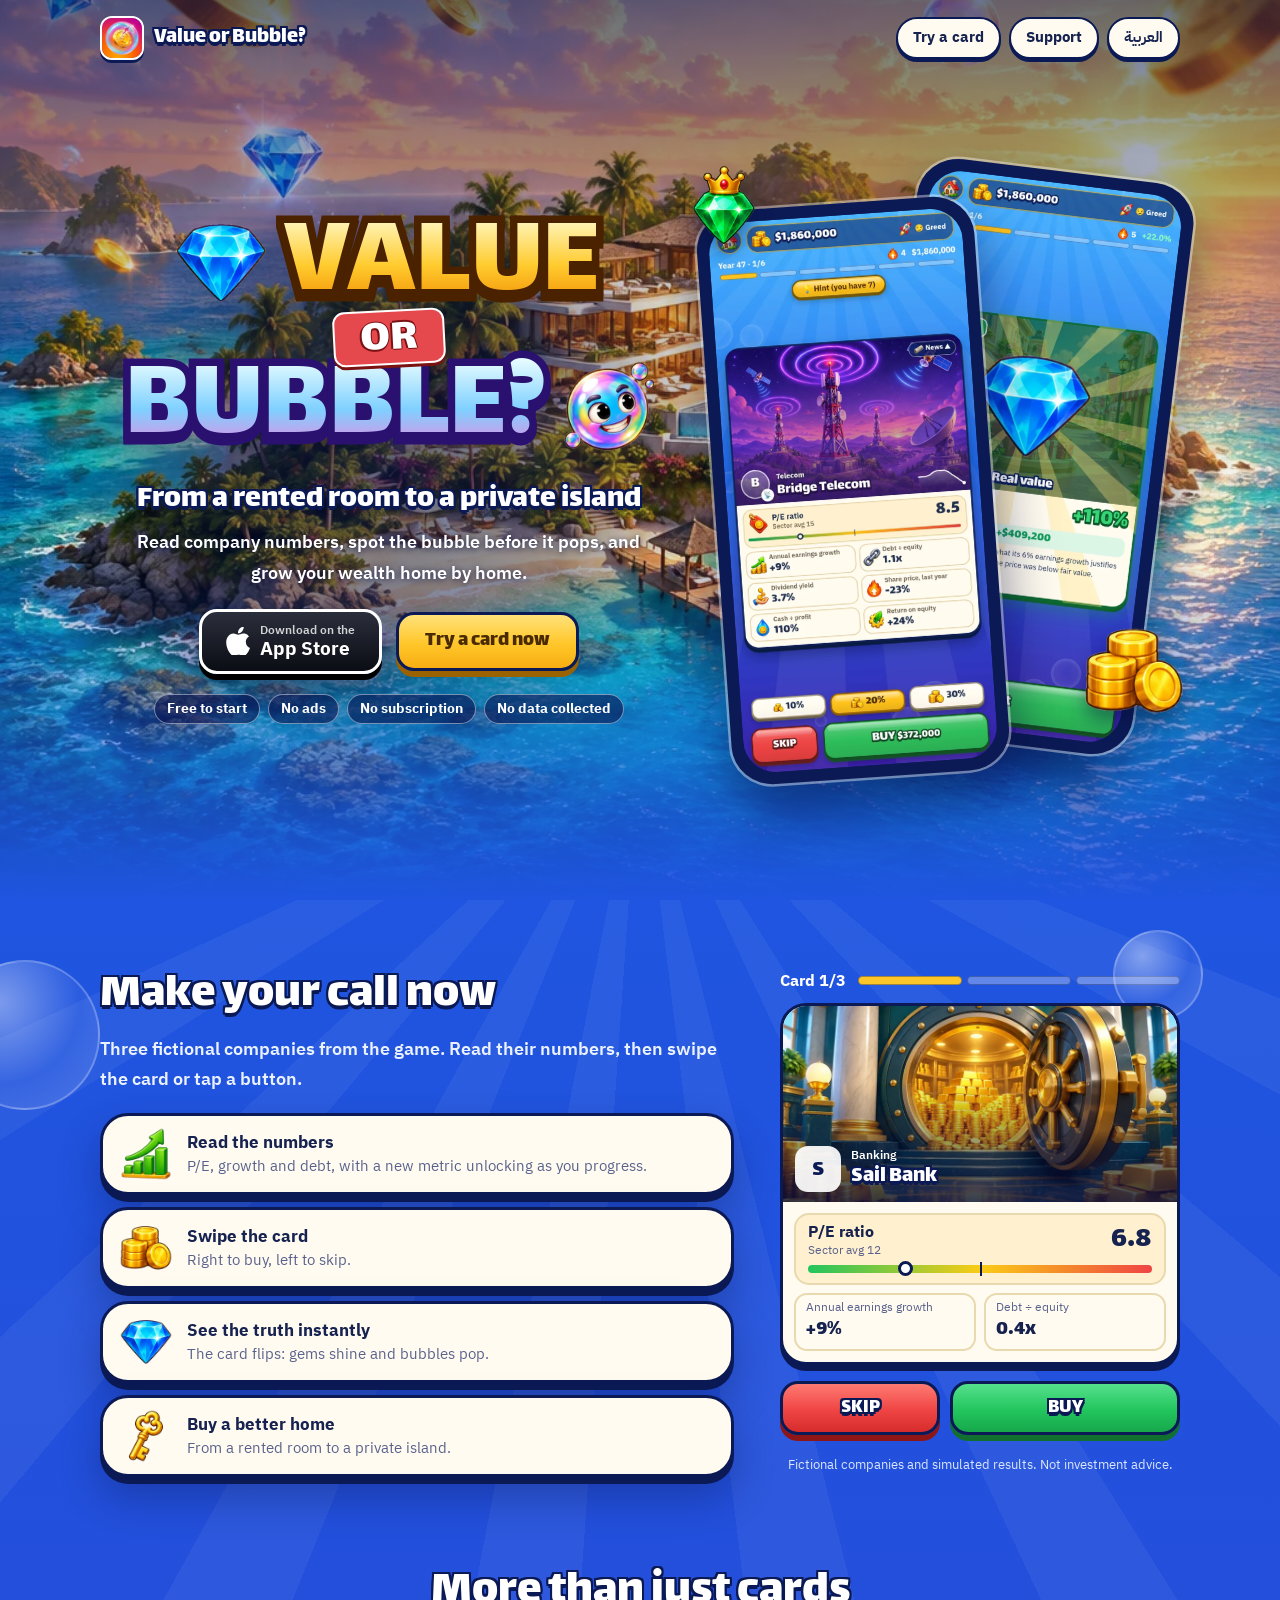
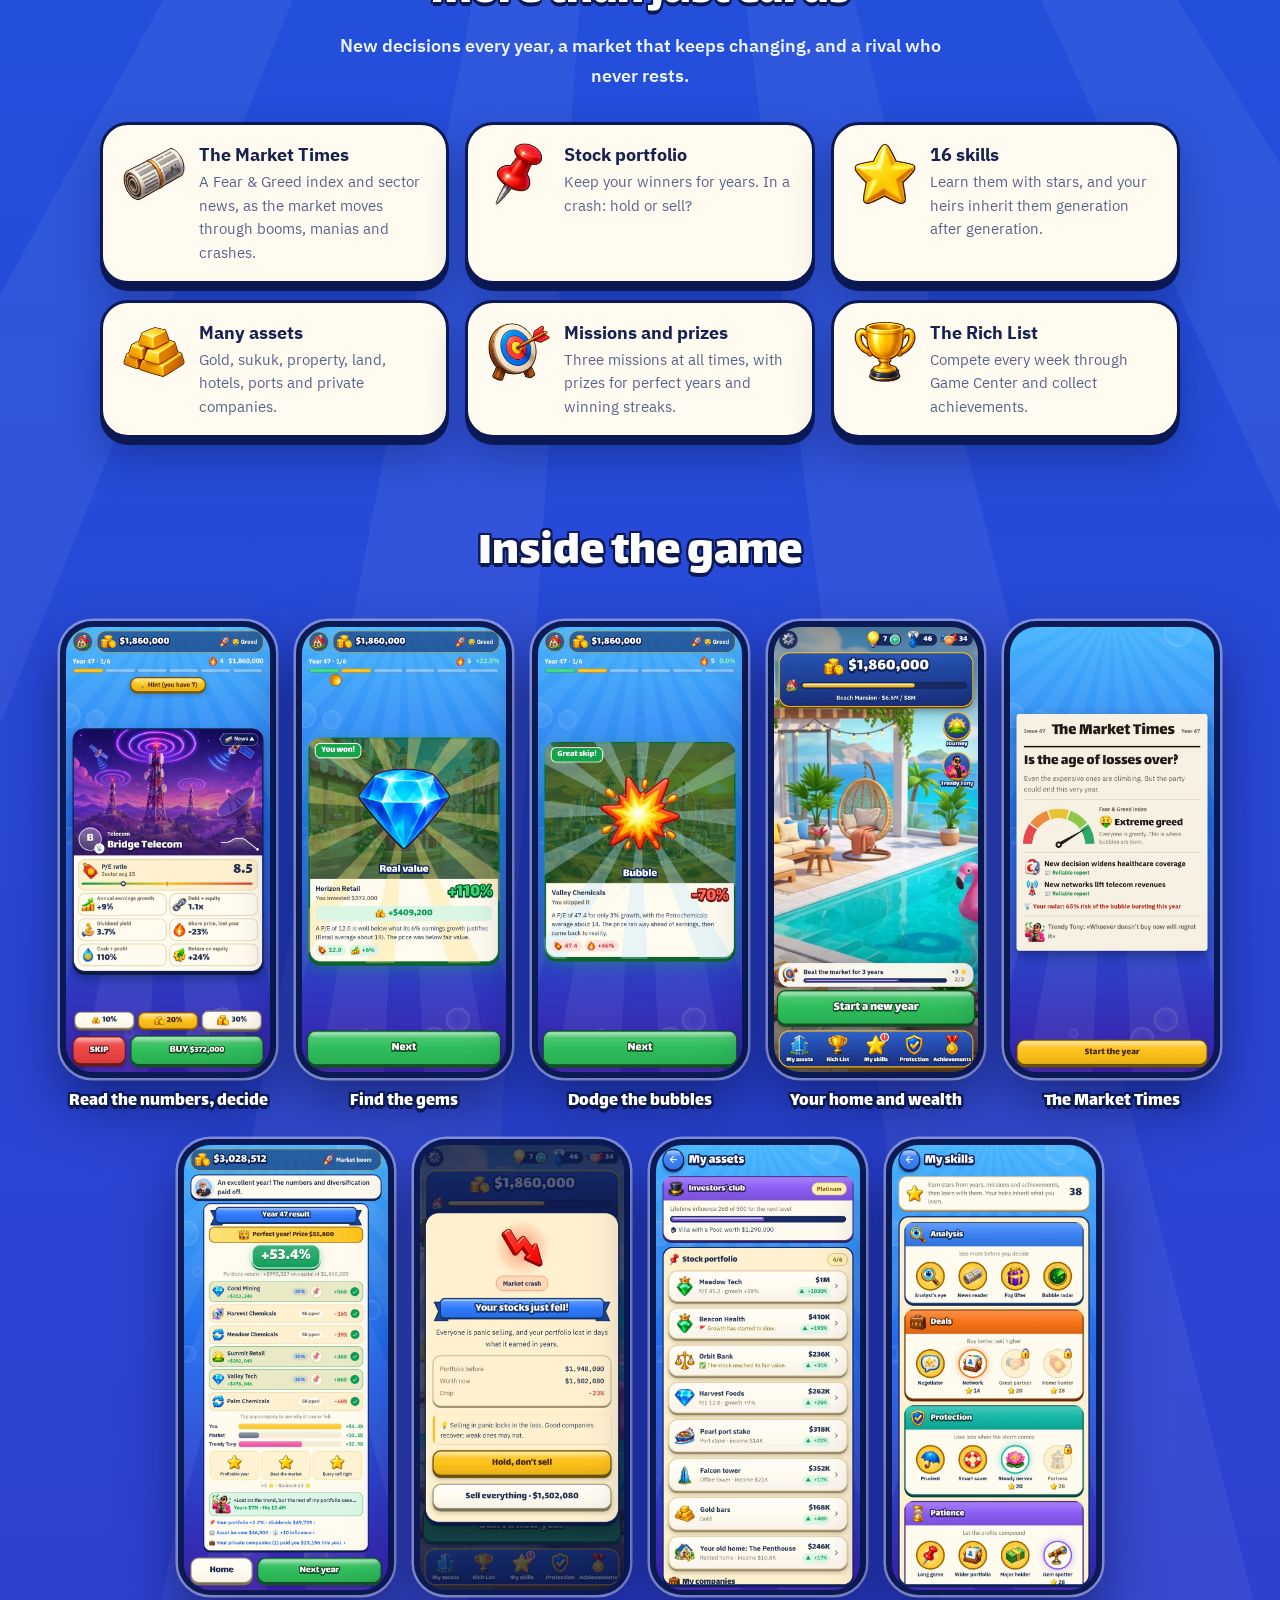
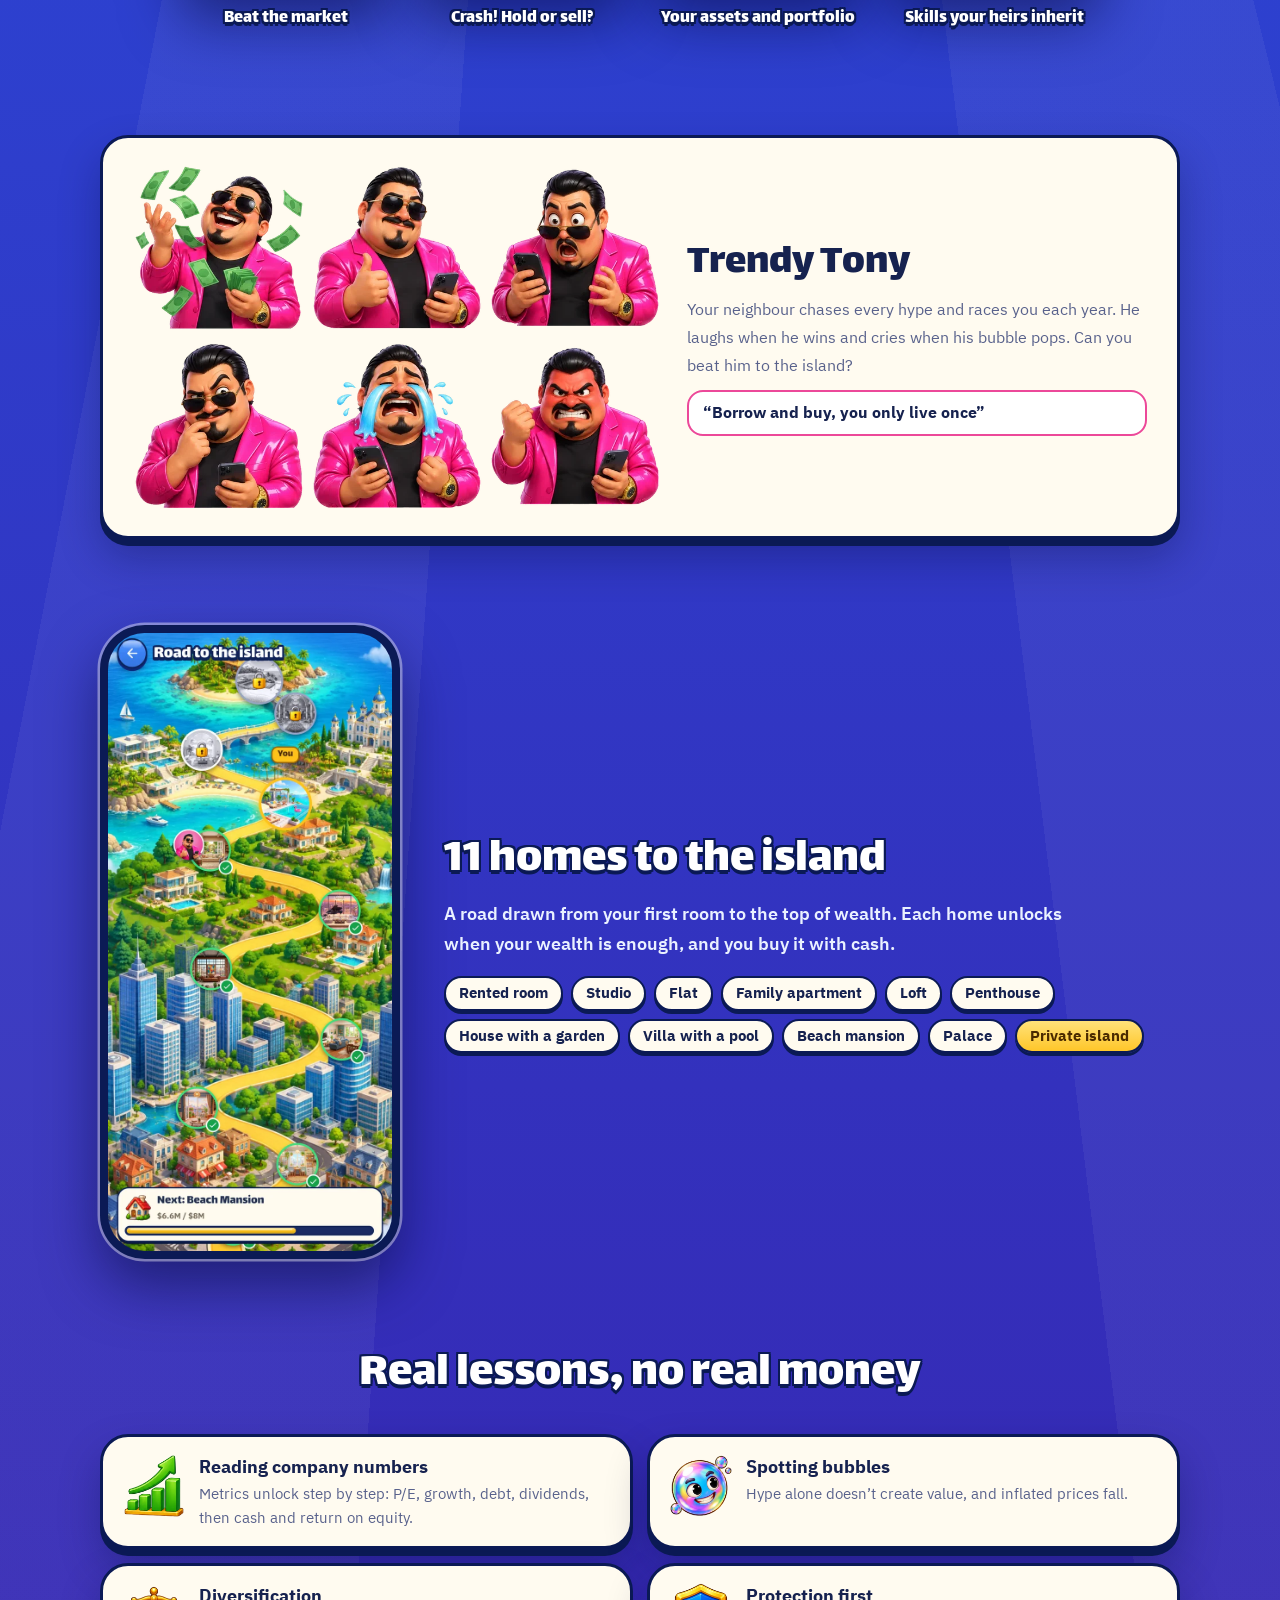
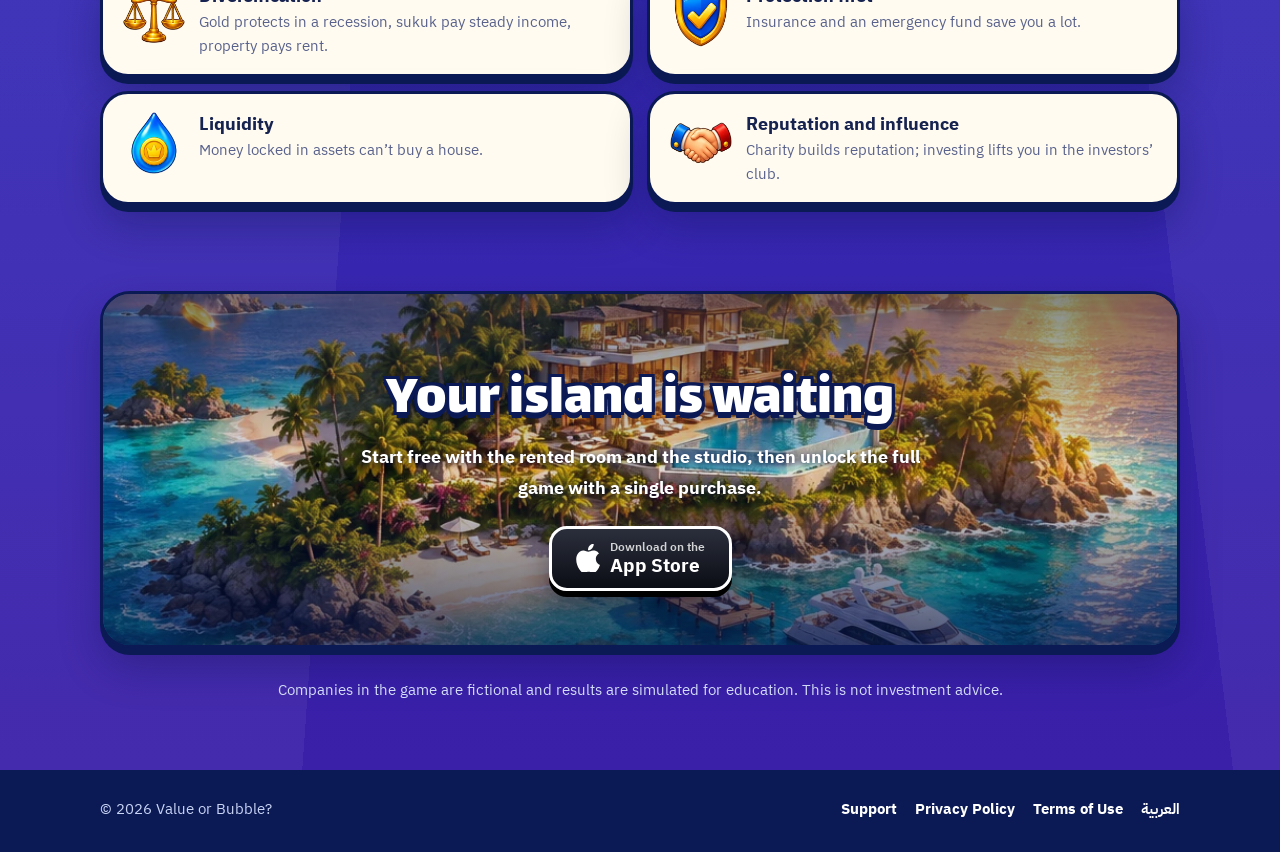
==== commit 6e24dea5: "Give the English page its own Tony and refresh its screenshots" ====
--- a/en.html
+++ b/en.html
@@ -121,12 +121,12 @@
   <div class="wrap">
     <div class="win tony">
       <div class="faces" aria-hidden="true">
-        <img width="300" height="300" src="img/art/tony-laugh.webp" alt="" loading="lazy">
-        <img width="300" height="300" src="img/art/tony-smug.webp" alt="" loading="lazy">
-        <img width="300" height="300" src="img/art/tony-shock.webp" alt="" loading="lazy">
-        <img width="300" height="300" src="img/art/tony-sly.webp" alt="" loading="lazy">
-        <img width="300" height="300" src="img/art/tony-cry.webp" alt="" loading="lazy">
-        <img width="300" height="300" src="img/art/tony-angry.webp" alt="" loading="lazy">
+        <img width="300" height="300" src="img/art/en/tony-laugh.webp" alt="" loading="lazy">
+        <img width="300" height="300" src="img/art/en/tony-smug.webp" alt="" loading="lazy">
+        <img width="300" height="300" src="img/art/en/tony-shock.webp" alt="" loading="lazy">
+        <img width="300" height="300" src="img/art/en/tony-sly.webp" alt="" loading="lazy">
+        <img width="300" height="300" src="img/art/en/tony-cry.webp" alt="" loading="lazy">
+        <img width="300" height="300" src="img/art/en/tony-angry.webp" alt="" loading="lazy">
       </div>
       <div>
         <h2 class="display">Trendy Tony</h2>
@@ -159,7 +159,7 @@
       <div class="win card"><img src="img/art/chart.webp" alt="" loading="lazy"><div><h3>Reading company numbers</h3><p>Metrics unlock step by step: P/E, growth, debt, dividends, then cash and return on equity.</p></div></div>
       <div class="win card"><img src="img/art/bubble.webp" alt="" loading="lazy"><div><h3>Spotting bubbles</h3><p>Hype alone doesn’t create value, and inflated prices fall.</p></div></div>
       <div class="win card"><img src="img/art/scale.webp" alt="" loading="lazy"><div><h3>Diversification</h3><p>Gold protects in a recession, sukuk pay steady income, property pays rent.</p></div></div>
-      <div class="win card"><img src="img/art/shield.webp" alt="" loading="lazy"><div><h3>Protection first</h3><p>Takaful and an emergency fund save you a lot.</p></div></div>
+      <div class="win card"><img src="img/art/shield.webp" alt="" loading="lazy"><div><h3>Protection first</h3><p>Insurance and an emergency fund save you a lot.</p></div></div>
       <div class="win card"><img src="img/art/drop.webp" alt="" loading="lazy"><div><h3>Liquidity</h3><p>Money locked in assets can’t buy a house.</p></div></div>
       <div class="win card"><img src="img/art/handshake.webp" alt="" loading="lazy"><div><h3>Reputation and influence</h3><p>Charity builds reputation; investing lifts you in the investors’ club.</p></div></div>
     </div>
